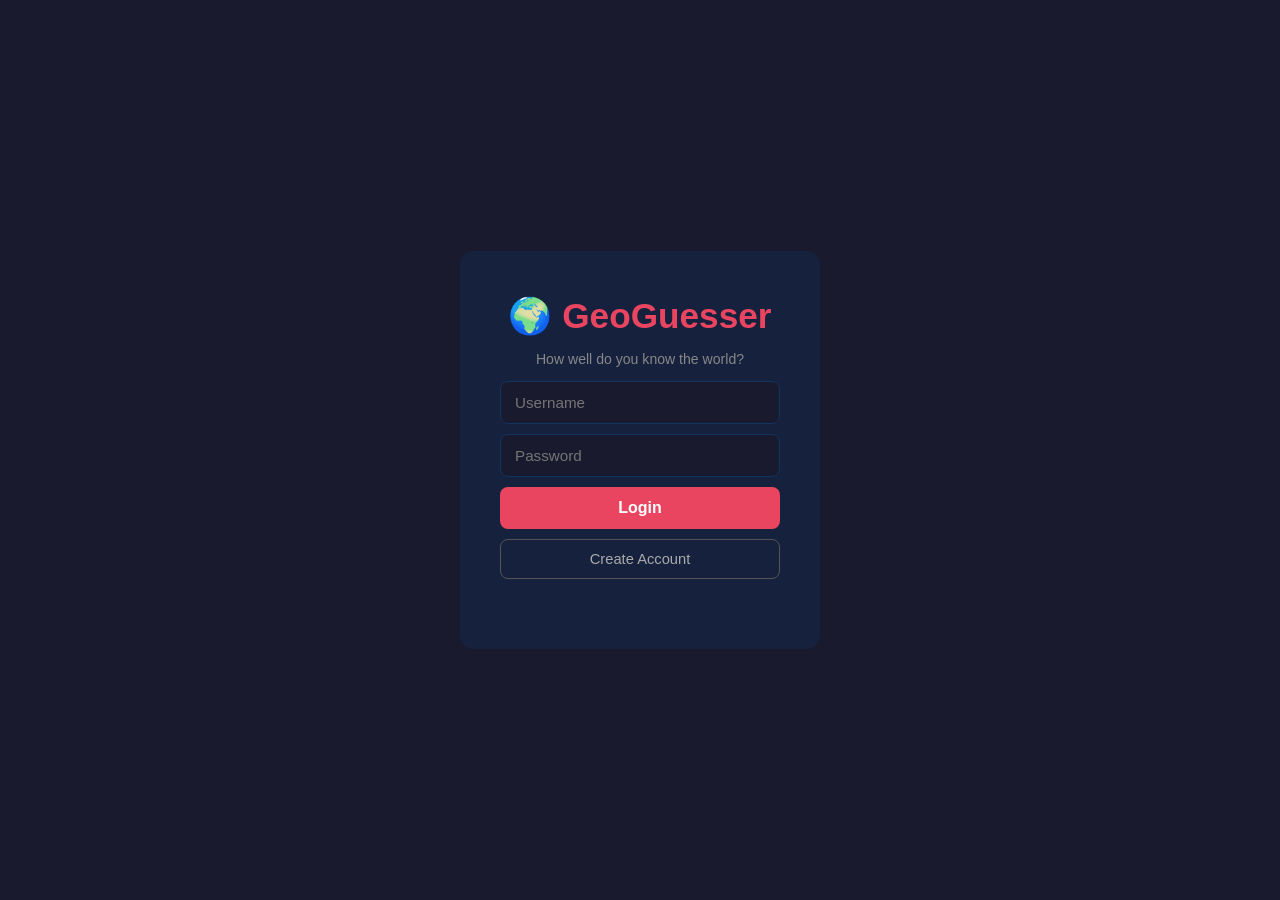
==== frontend/index.html @ fa70fa08 "Initial commit" ====
<!DOCTYPE html>
<html lang="en">
<head>
  <meta charset="UTF-8"/>
  <meta name="viewport" content="width=device-width, initial-scale=1.0"/>
  <title>GeoGuesser</title>

  <!-- Leaflet for the clickable world map -->
  <link rel="stylesheet" href="https://unpkg.com/leaflet@1.9.4/dist/leaflet.css"/>
  <script src="https://unpkg.com/leaflet@1.9.4/dist/leaflet.js"></script>

  <link rel="stylesheet" href="style.css"/>
</head>
<body>

<!-- ── AUTH SCREEN ─────────────────────────────────── -->
<div id="auth-screen" class="screen center">
  <div class="card">
    <h1>🌍 GeoGuesser</h1>
    <p class="sub">How well do you know the world?</p>

    <div id="login-form" class="form-section">
      <input id="l-user" type="text" placeholder="Username"/>
      <input id="l-pass" type="password" placeholder="Password"/>
      <button class="btn-primary" onclick="login()">Login</button>
      <button class="btn-ghost" onclick="showRegister()">Create Account</button>
      <p class="msg" id="l-msg"></p>
    </div>

    <div id="register-form" class="form-section" style="display:none">
      <input id="r-user" type="text" placeholder="Username"/>
      <input id="r-email" type="email" placeholder="Email"/>
      <input id="r-pass" type="password" placeholder="Password"/>
      <button class="btn-primary" onclick="register()">Register</button>
      <button class="btn-ghost" onclick="showLogin()">← Back to Login</button>
      <p class="msg" id="r-msg"></p>
    </div>
  </div>
</div>

<!-- ── GAME SCREEN ─────────────────────────────────── -->
<div id="game-screen" class="screen" style="display:none; flex-direction:column;">

  <nav>
    <span class="brand">🌍 GeoGuesser</span>
    <div class="nav-center">
      <span class="timer-badge">⏱ <span id="timer">0s</span></span>
      <span class="round-badge">Round <span id="round-num">1</span> / 5</span>
      <span class="score-badge">Score: <span id="running-score">0</span></span>
    </div>
    <div style="display:flex;gap:8px">
      <button class="btn-sm" onclick="showLeaderboard()">🏆</button>
      <button class="btn-sm" onclick="logout()">Logout</button>
    </div>
  </nav>

  <div class="game-body">

    <div class="image-panel">
      <div id="img-loader" class="loader-overlay">
        <div class="spinner"></div>
        <span>Loading location...</span>
      </div>
      <img id="location-img" src="" alt="Guess this location" style="display:none"/>

      <div id="result-ribbon" style="display:none">
        <span id="result-label"></span>
        &nbsp;·&nbsp;
        <b id="result-place"></b>
        &nbsp;·&nbsp;
        📏 <b id="result-dist"></b>
        &nbsp;·&nbsp;
        ⭐ <b id="result-score"></b>
      </div>
    </div>

    <div class="map-panel">
      <div id="world-map"></div>

      <div class="map-controls">
        <div id="pin-hint" class="hint-badge">📍 Click on the map to place your guess</div>
        <button class="btn-primary guess-btn" id="guess-btn" onclick="submitGuess()" disabled>
          Submit Guess
        </button>
        <button class="btn-ghost next-btn" id="next-btn" onclick="nextRound()" style="display:none">
          Next Location →
        </button>
      </div>
    </div>

  </div>

  <div id="final-overlay" style="display:none">
    <div class="final-card">
      <div class="final-emoji">🎉</div>
      <h2>Game Over!</h2>
      <div class="final-score"><span id="final-score-val">0</span> / 25,000</div>
      <div id="final-grade"></div>
      <button class="btn-primary" style="width:200px" onclick="startGame()">Play Again</button>
      <button class="btn-ghost" style="width:200px" onclick="showLeaderboard()">🏆 Leaderboard</button>
    </div>
  </div>
</div>

<!-- ── LEADERBOARD ──────────────────────────────────── -->
<div id="lb-screen" class="screen center" style="display:none">
  <div class="card" style="width:620px">
    <h2>🏆 Global Leaderboard</h2>
    <table id="lb-table">
      <thead><tr><th>#</th><th>Player</th><th>Total Score</th><th>Best</th><th>Games</th></tr></thead>
      <tbody id="lb-body"></tbody>
    </table>
    <button class="btn-ghost" style="margin-top:20px" onclick="showGame()">← Back</button>
  </div>
</div>

<script src="app.js"></script>
</body>
</html>
---- frontend/style.css ----
*, *::before, *::after { box-sizing: border-box; margin: 0; padding: 0; }

body {
  font-family: 'Segoe UI', sans-serif;
  background: #1a1a2e;
  color: #eee;
  height: 100vh;
  overflow: hidden;
}

/* ── SCREENS ── */
.screen { height: 100vh; }
.center  { display: flex; align-items: center; justify-content: center; }

/* ── AUTH CARD ── */
.card {
  background: #16213e;
  border-radius: 14px;
  padding: 44px 40px;
  width: 360px;
  display: flex;
  flex-direction: column;
  gap: 14px;
}
.card h1 { font-size: 2.2rem; color: #e94560; text-align: center; }
.card h2 { font-size: 1.5rem; text-align: center; margin-bottom: 4px; }
.sub     { color: #888; font-size: 0.88rem; text-align: center; }
.form-section { display: flex; flex-direction: column; gap: 10px; }

/* ── INPUTS ── */
input {
  width: 100%;
  padding: 12px 14px;
  background: #1a1a2e;
  border: 1.5px solid #0f3460;
  border-radius: 8px;
  color: #fff;
  font-size: 0.95rem;
  outline: none;
  transition: border-color .2s;
}
input:focus { border-color: #e94560; }

/* ── BUTTONS ── */
.btn-primary {
  padding: 12px;
  background: #e94560;
  color: #fff;
  border: none;
  border-radius: 8px;
  font-size: 1rem;
  font-weight: 600;
  cursor: pointer;
  transition: opacity .2s, transform .1s;
}
.btn-primary:hover { opacity: .88; }
.btn-primary:active { transform: scale(.98); }
.btn-primary:disabled { opacity: .45; cursor: not-allowed; }

.btn-ghost {
  padding: 11px;
  background: transparent;
  color: #aaa;
  border: 1.5px solid #555;
  border-radius: 8px;
  font-size: 0.92rem;
  cursor: pointer;
  transition: border-color .2s, color .2s;
}
.btn-ghost:hover { border-color: #fff; color: #fff; }

.btn-sm {
  padding: 7px 13px;
  background: #0f3460;
  color: #eee;
  border: none;
  border-radius: 6px;
  cursor: pointer;
  font-size: 0.82rem;
}
.btn-sm:hover { background: #1a4a8a; }

.msg { font-size: 0.83rem; text-align: center; min-height: 16px; }

/* ── NAV ── */
nav {
  display: flex;
  align-items: center;
  justify-content: space-between;
  padding: 10px 20px;
  background: #16213e;
  border-bottom: 1px solid #0f3460;
  flex-shrink: 0;
  height: 52px;
}
.brand { font-size: 1.2rem; color: #e94560; font-weight: bold; }
.nav-center { display: flex; gap: 16px; align-items: center; }
.timer-badge { background:#0f3460; padding:4px 12px; border-radius:20px; font-size:.85rem; color:#f5c518; }
.round-badge { background:#0f3460; padding:4px 12px; border-radius:20px; font-size:.85rem; color:#aaa; }
.score-badge { background:#0f3460; padding:4px 12px; border-radius:20px; font-size:.85rem; color:#4caf50; }

/* ── GAME BODY ── */
.game-body {
  display: flex;
  flex-direction: column;
  height: calc(100vh - 52px);
}

/* ── IMAGE PANEL ── */
.image-panel {
  position: relative;
  flex: 0 0 55%;
  background: #000;
  overflow: hidden;
}

#location-img {
  width: 100%;
  height: 100%;
  object-fit: cover;
}

.loader-overlay {
  position: absolute;
  inset: 0;
  display: flex;
  flex-direction: column;
  align-items: center;
  justify-content: center;
  gap: 14px;
  color: #666;
  font-size: 0.95rem;
  background: #111;
}

.spinner {
  width: 36px;
  height: 36px;
  border: 3px solid #333;
  border-top-color: #e94560;
  border-radius: 50%;
  animation: spin .8s linear infinite;
}

@keyframes spin {
  to { transform: rotate(360deg); }
}

/* Result ribbon */
#result-ribbon {
  position: absolute;
  bottom: 0;
  left: 0;
  right: 0;
  background: rgba(0,0,0,.82);
  padding: 12px 20px;
  font-size: 1rem;
  text-align: center;
  border-top: 2px solid #e94560;
}

#result-label {
  color: #f5c518;
  font-weight: bold;
  font-size: 1.1rem;
}

/* ── MAP PANEL ── */
.map-panel {
  position: relative;
  flex: 1;
}

#world-map {
  width: 100%;
  height: 100%;
  cursor: crosshair;
}

.map-controls {
  position: absolute;
  bottom: 16px;
  right: 16px;
  display: flex;
  flex-direction: column;
  align-items: flex-end;
  gap: 8px;
  z-index: 1000;
}

.hint-badge {
  background: rgba(22,33,62,.92);
  border: 1px solid #0f3460;
  padding: 7px 14px;
  border-radius: 20px;
  font-size: .82rem;
  color: #aaa;
  pointer-events: none;
}

.guess-btn { width: 160px; }
.next-btn  { width: 160px; }

/* ── FINAL OVERLAY ── */
#final-overlay {
  position: fixed;
  inset: 0;
  background: rgba(10,10,20,.88);
  display: flex;
  align-items: center;
  justify-content: center;
  z-index: 9999;
}

.final-card {
  background: #16213e;
  border-radius: 16px;
  padding: 48px 44px;
  text-align: center;
  display: flex;
  flex-direction: column;
  align-items: center;
  gap: 16px;
  border: 2px solid #e94560;
  min-width: 340px;
}

.final-emoji { font-size: 3.5rem; }
.final-card h2 { font-size: 1.8rem; }
.final-score { font-size: 2.8rem; font-weight: bold; color: #f5c518; }
#final-grade { color: #aaa; font-size: 1rem; }

/* ── LEADERBOARD ── */
table {
  width: 100%;
  border-collapse: collapse;
  margin-top: 10px;
}

th {
  background:#0f3460;
  padding:10px 12px;
  text-align:left;
  font-size:.82rem;
  color:#aaa;
  text-transform:uppercase;
  letter-spacing:.5px;
}

td {
  padding:10px 12px;
  border-bottom:1px solid #1a1a2e;
  font-size:.9rem;
}

tr:hover td {
  background:#1a2a50;
}
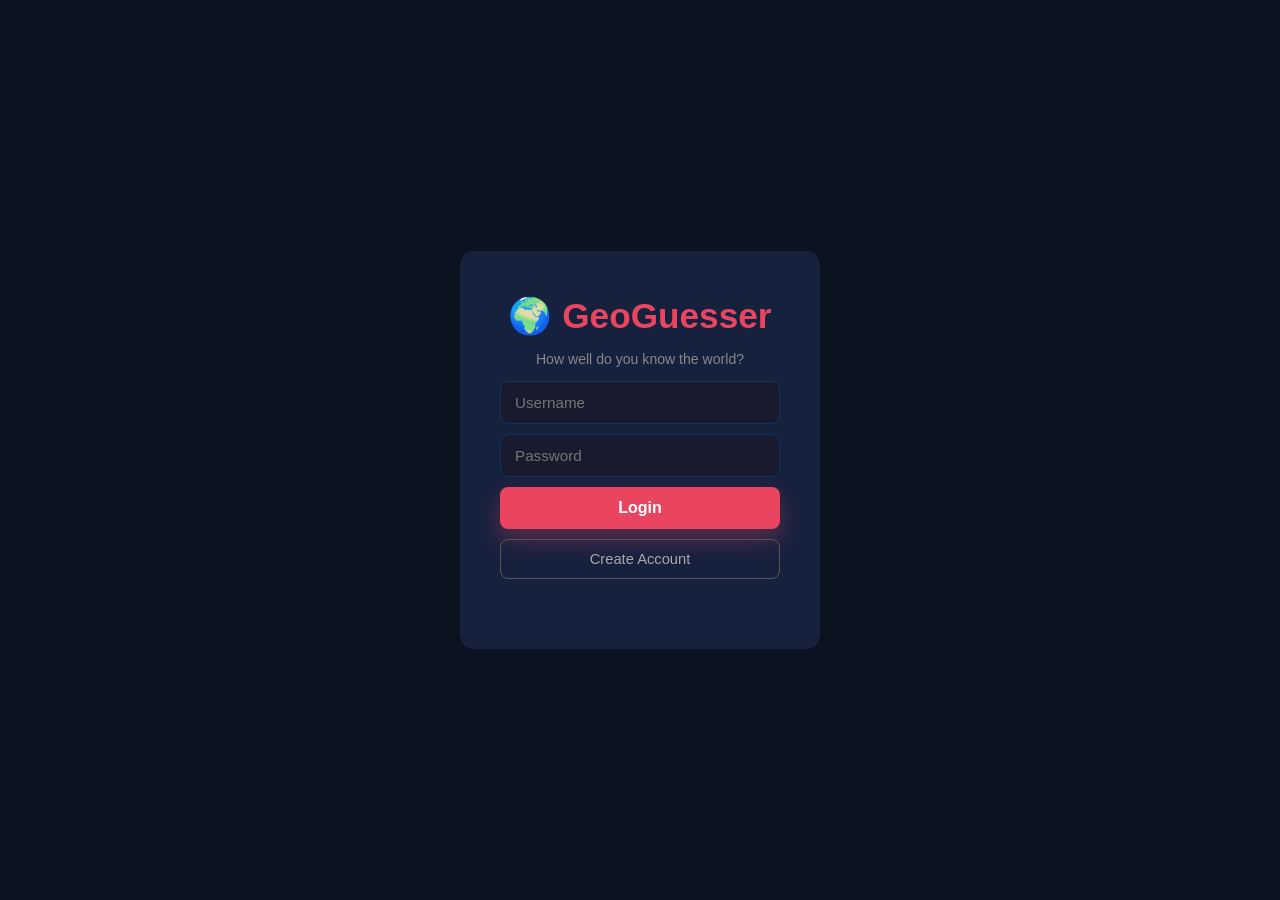
==== commit c9b61488: "Complete backend authentication, game flow, JWT, CORS, Mapbox integration and frontend gameplay impr" ====
--- a/frontend/index.html
+++ b/frontend/index.html
@@ -56,36 +56,49 @@
 
   <div class="game-body">
 
-    <div class="image-panel">
-      <div id="img-loader" class="loader-overlay">
-        <div class="spinner"></div>
-        <span>Loading location...</span>
-      </div>
-      <img id="location-img" src="" alt="Guess this location" style="display:none"/>
+    <div class="game-stage">
+        <div class="image-panel">
+            <div id="img-loader" class="loader-overlay">
+                <div class="spinner"></div>
+                <span>Loading location...</span>
+            </div>
+            <img id="location-img" src="" alt="Guess this location" style="display:none"/>
 
-      <div id="result-ribbon" style="display:none">
-        <span id="result-label"></span>
-        &nbsp;·&nbsp;
-        <b id="result-place"></b>
-        &nbsp;·&nbsp;
-        📏 <b id="result-dist"></b>
-        &nbsp;·&nbsp;
-        ⭐ <b id="result-score"></b>
-      </div>
+            <div id="result-ribbon" style="display:none">
+                <span id="result-label"></span>
+                &nbsp;·&nbsp;
+                <b id="result-place"></b>
+                &nbsp;·&nbsp;
+                📏 <b id="result-dist"></b>
+                &nbsp;·&nbsp;
+                ⭐ <b id="result-score"></b>
+            </div>
+
+            <!-- Floating Minimap -->
+            <div id="floating-map" class="floating-map">
+                <button id="expand-map-btn" class="expand-map-btn" aria-label="Expand Map">⤢</button>
+                <div id="world-map"></div>
+            </div>
+        </div>
+    </div><!-- end game-stage -->
+
+    <div id="map-modal" class="map-modal">
+        <div class="map-modal-content">
+            <button id="close-map-btn" class="close-map-btn">✕</button>
+            <div id="map-modal-overlay"></div>
+        </div>
     </div>
 
-    <div class="map-panel">
-      <div id="world-map"></div>
-
-      <div class="map-controls">
+    <div class="action-bar">
         <div id="pin-hint" class="hint-badge">📍 Click on the map to place your guess</div>
-        <button class="btn-primary guess-btn" id="guess-btn" onclick="submitGuess()" disabled>
-          Submit Guess
-        </button>
-        <button class="btn-ghost next-btn" id="next-btn" onclick="nextRound()" style="display:none">
-          Next Location →
-        </button>
-      </div>
+        <div class="action-buttons">
+            <button class="btn-primary guess-btn" id="guess-btn" onclick="submitGuess()" disabled>
+                Submit Guess
+            </button>
+            <button class="btn-ghost next-btn" id="next-btn" onclick="nextRound()" style="display:none">
+                Next Location →
+            </button>
+        </div>
     </div>
 
   </div>
--- a/frontend/style.css
+++ b/frontend/style.css
@@ -2,7 +2,7 @@
 
 body {
   font-family: 'Segoe UI', sans-serif;
-  background: #1a1a2e;
+  background: #0B1220;
   color: #eee;
   height: 100vh;
   overflow: hidden;
@@ -51,11 +51,12 @@
   font-size: 1rem;
   font-weight: 600;
   cursor: pointer;
-  transition: opacity .2s, transform .1s;
-}
-.btn-primary:hover { opacity: .88; }
+  box-shadow: 0 10px 25px rgba(233,69,96,.35);
+  transition: transform .15s, box-shadow .15s, opacity .2s;
+}
+.btn-primary:hover { transform: translateY(-2px); opacity: .92; }
 .btn-primary:active { transform: scale(.98); }
-.btn-primary:disabled { opacity: .45; cursor: not-allowed; }
+.btn-primary:disabled { opacity: .45; cursor: not-allowed; box-shadow: none; }
 
 .btn-ghost {
   padding: 11px;
@@ -87,37 +88,51 @@
   display: flex;
   align-items: center;
   justify-content: space-between;
-  padding: 10px 20px;
+  padding: 0 24px;
   background: #16213e;
   border-bottom: 1px solid #0f3460;
   flex-shrink: 0;
-  height: 52px;
-}
-.brand { font-size: 1.2rem; color: #e94560; font-weight: bold; }
+  height: 72px;
+}
+.brand { font-size: 1.3rem; color: #e94560; font-weight: bold; }
 .nav-center { display: flex; gap: 16px; align-items: center; }
-.timer-badge { background:#0f3460; padding:4px 12px; border-radius:20px; font-size:.85rem; color:#f5c518; }
-.round-badge { background:#0f3460; padding:4px 12px; border-radius:20px; font-size:.85rem; color:#aaa; }
-.score-badge { background:#0f3460; padding:4px 12px; border-radius:20px; font-size:.85rem; color:#4caf50; }
+.timer-badge { background:#0f3460; padding:6px 14px; border-radius:20px; font-size:.85rem; color:#f5c518; }
+.round-badge { background:#0f3460; padding:6px 14px; border-radius:20px; font-size:.85rem; color:#aaa; }
+.score-badge { background:#0f3460; padding:6px 14px; border-radius:20px; font-size:.85rem; color:#4caf50; }
 
 /* ── GAME BODY ── */
 .game-body {
-  display: flex;
-  flex-direction: column;
-  height: calc(100vh - 52px);
+    display: flex;
+    flex-direction: column;
+    flex: 1;
+    padding: 24px;
+    gap: 20px;
+    overflow: hidden;
+    height: calc(100vh - 72px);
+}
+
+.game-stage {
+    flex: 1;
+    display: flex;
+    min-height: 0;
 }
 
 /* ── IMAGE PANEL ── */
 .image-panel {
-  position: relative;
-  flex: 0 0 55%;
-  background: #000;
-  overflow: hidden;
+    position: relative;
+    flex: 1;
+    border-radius: 28px;
+    overflow: hidden;
+    background: #111827;
+    border: 1px solid rgba(255,255,255,.05);
+    box-shadow: 0 20px 60px rgba(0,0,0,.35);
 }
 
 #location-img {
-  width: 100%;
-  height: 100%;
-  object-fit: cover;
+    width: 100%;
+    height: 100%;
+    object-fit: cover;
+    display: block;
 }
 
 .loader-overlay {
@@ -157,6 +172,7 @@
   font-size: 1rem;
   text-align: center;
   border-top: 2px solid #e94560;
+  z-index: 600;
 }
 
 #result-label {
@@ -165,41 +181,162 @@
   font-size: 1.1rem;
 }
 
-/* ── MAP PANEL ── */
-.map-panel {
-  position: relative;
-  flex: 1;
+/* ── FLOATING MAP ── */
+.floating-map {
+    position: absolute;
+    right: 24px;
+    bottom: 24px;
+    width: 380px;
+    height: 250px;
+    border-radius: 18px;
+    overflow: hidden;
+    background: #111827;
+    border: 2px solid rgba(255,255,255,.08);
+    box-shadow: 0 20px 50px rgba(0,0,0,.45);
+    transition: transform .25s ease, box-shadow .25s ease;
+    z-index: 100;
+}
+
+.floating-map:hover {
+    transform: translateY(-6px) scale(1.02);
+    box-shadow: 0 30px 70px rgba(0,0,0,.55);
+}
+
+.floating-map #world-map {
+    width: 100%;
+    height: 100%;
 }
 
 #world-map {
-  width: 100%;
-  height: 100%;
-  cursor: crosshair;
-}
-
-.map-controls {
-  position: absolute;
-  bottom: 16px;
-  right: 16px;
-  display: flex;
-  flex-direction: column;
-  align-items: flex-end;
-  gap: 8px;
-  z-index: 1000;
+    width: 100%;
+    height: 100%;
+    cursor: crosshair;
+}
+
+/* ── EXPAND BUTTON ── */
+.expand-map-btn {
+    position: absolute;
+    top: 12px;
+    right: 12px;
+    width: 40px;
+    height: 40px;
+    border: none;
+    border-radius: 12px;
+    background: rgba(15,23,42,.85);
+    color: white;
+    font-size: 18px;
+    cursor: pointer;
+    z-index: 600;
+    transition: .2s;
+}
+
+.expand-map-btn:hover {
+    background: #2563EB;
+    transform: scale(1.08);
+}
+
+/* ── MAP MODAL ── */
+.map-modal {
+    position: fixed;
+    inset: 0;
+    display: none;
+    justify-content: center;
+    align-items: center;
+    background: rgba(0,0,0,.72);
+    backdrop-filter: blur(10px);
+    z-index: 9999;
+}
+
+.map-modal.active {
+    display: flex;
+}
+
+.map-modal-content {
+    position: relative;
+    width: min(92vw,1400px);
+    height: min(88vh,850px);
+    border-radius: 26px;
+    overflow: hidden;
+    background: #111827;
+    box-shadow: 0 40px 120px rgba(0,0,0,.65);
+}
+
+.close-map-btn {
+    position: absolute;
+    top: 18px;
+    right: 18px;
+    width: 48px;
+    height: 48px;
+    border: none;
+    border-radius: 50%;
+    background: #1F2937;
+    color: white;
+    cursor: pointer;
+    font-size: 22px;
+    z-index: 999;
+    transition: .2s;
+}
+
+.close-map-btn:hover {
+    background: #EF4444;
+}
+
+#map-modal-overlay {
+    width: 100%;
+    height: 100%;
+}
+
+/* ── ACTION BAR ── */
+.action-bar {
+    display: flex;
+    justify-content: space-between;
+    align-items: center;
+    gap: 20px;
+}
+
+.action-buttons {
+    display: flex;
+    gap: 12px;
 }
 
 .hint-badge {
-  background: rgba(22,33,62,.92);
-  border: 1px solid #0f3460;
-  padding: 7px 14px;
-  border-radius: 20px;
-  font-size: .82rem;
-  color: #aaa;
-  pointer-events: none;
-}
-
-.guess-btn { width: 160px; }
-.next-btn  { width: 160px; }
+    background: #16213e;
+    border: 1px solid rgba(255,255,255,.08);
+    color: #c9c9c9;
+    padding: 10px 18px;
+    border-radius: 999px;
+    font-size: .9rem;
+}
+
+.guess-btn,
+.next-btn {
+    width: 180px;
+}
+
+/* ── RESPONSIVE ── */
+@media(max-width: 900px) {
+    .floating-map {
+        position: relative;
+        width: 100%;
+        height: 220px;
+        right: auto;
+        bottom: auto;
+        margin-top: 20px;
+    }
+
+    .action-bar {
+        flex-direction: column;
+    }
+
+    .action-buttons {
+        width: 100%;
+    }
+
+    .guess-btn,
+    .next-btn {
+        flex: 1;
+    }
+}
 
 /* ── FINAL OVERLAY ── */
 #final-overlay {
@@ -255,4 +392,46 @@
 
 tr:hover td {
   background:#1a2a50;
+}
+
+/* ===========================
+   PREMIUM MAP MARKERS
+=========================== */
+
+.guess-marker {
+    width: 22px;
+    height: 22px;
+    background: #2563EB;
+    border: 3px solid white;
+    border-radius: 50%;
+    box-shadow: 0 0 0 8px rgba(37,99,235,.18), 0 8px 20px rgba(0,0,0,.35);
+    animation: pulseGuess 1.8s infinite;
+}
+
+.actual-marker {
+    width: 22px;
+    height: 22px;
+    background: #22C55E;
+    border: 3px solid white;
+    border-radius: 50%;
+    box-shadow: 0 0 0 8px rgba(34,197,94,.18), 0 8px 20px rgba(0,0,0,.35);
+    animation: pulseActual 1.8s infinite;
+}
+
+@keyframes pulseGuess {
+    0% {
+        box-shadow: 0 0 0 0 rgba(37,99,235,.45), 0 6px 18px rgba(0,0,0,.45);
+    }
+    100% {
+        box-shadow: 0 0 0 16px rgba(37,99,235,0), 0 6px 18px rgba(0,0,0,.45);
+    }
+}
+
+@keyframes pulseActual {
+    0% {
+        box-shadow: 0 0 0 0 rgba(34,197,94,.45), 0 6px 18px rgba(0,0,0,.45);
+    }
+    100% {
+        box-shadow: 0 0 0 16px rgba(34,197,94,0), 0 6px 18px rgba(0,0,0,.45);
+    }
 }
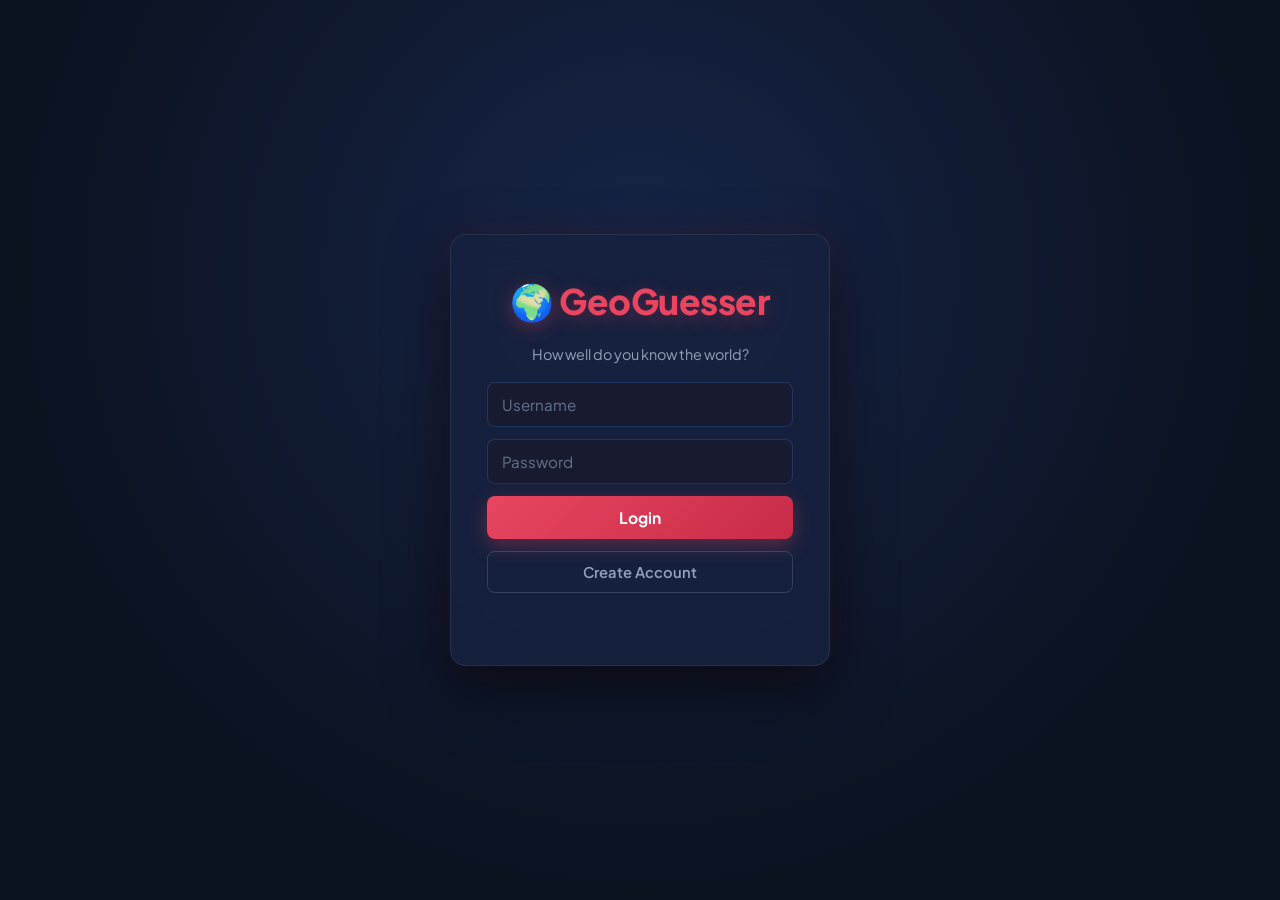
==== commit f959249f: "Prepare GeoGuesser for deployment" ====
--- a/frontend/index.html
+++ b/frontend/index.html
@@ -8,6 +8,11 @@
   <!-- Leaflet for the clickable world map -->
   <link rel="stylesheet" href="https://unpkg.com/leaflet@1.9.4/dist/leaflet.css"/>
   <script src="https://unpkg.com/leaflet@1.9.4/dist/leaflet.js"></script>
+
+  <!-- Google Fonts: Plus Jakarta Sans -->
+  <link rel="preconnect" href="https://fonts.googleapis.com">
+  <link rel="preconnect" href="https://fonts.gstatic.com" crossorigin>
+  <link href="https://fonts.googleapis.com/css2?family=Plus+Jakarta+Sans:wght@400;500;600;700;800&display=swap" rel="stylesheet">
 
   <link rel="stylesheet" href="style.css"/>
 </head>
@@ -20,17 +25,17 @@
     <p class="sub">How well do you know the world?</p>
 
     <div id="login-form" class="form-section">
-      <input id="l-user" type="text" placeholder="Username"/>
-      <input id="l-pass" type="password" placeholder="Password"/>
+      <input id="l-user" type="text" placeholder="Username" autocomplete="username"/>
+      <input id="l-pass" type="password" placeholder="Password" autocomplete="current-password"/>
       <button class="btn-primary" onclick="login()">Login</button>
       <button class="btn-ghost" onclick="showRegister()">Create Account</button>
       <p class="msg" id="l-msg"></p>
     </div>
 
     <div id="register-form" class="form-section" style="display:none">
-      <input id="r-user" type="text" placeholder="Username"/>
-      <input id="r-email" type="email" placeholder="Email"/>
-      <input id="r-pass" type="password" placeholder="Password"/>
+      <input id="r-user" type="text" placeholder="Username" autocomplete="username"/>
+      <input id="r-email" type="email" placeholder="Email" autocomplete="email"/>
+      <input id="r-pass" type="password" placeholder="Password" autocomplete="new-password"/>
       <button class="btn-primary" onclick="register()">Register</button>
       <button class="btn-ghost" onclick="showLogin()">← Back to Login</button>
       <p class="msg" id="r-msg"></p>
@@ -48,9 +53,10 @@
       <span class="round-badge">Round <span id="round-num">1</span> / 5</span>
       <span class="score-badge">Score: <span id="running-score">0</span></span>
     </div>
-    <div style="display:flex;gap:8px">
-      <button class="btn-sm" onclick="showLeaderboard()">🏆</button>
-      <button class="btn-sm" onclick="logout()">Logout</button>
+    <div class="nav-actions">
+      <button class="btn-sm" onclick="showHistory()">📜 History</button>
+      <button class="btn-sm" onclick="showLeaderboard()">🏆 Leaderboard</button>
+      <button class="btn-sm btn-logout" onclick="logout()">Logout</button>
     </div>
   </nav>
 
@@ -66,28 +72,27 @@
 
             <div id="result-ribbon" style="display:none">
                 <span id="result-label"></span>
-                &nbsp;·&nbsp;
+                <span class="ribbon-sep">·</span>
                 <b id="result-place"></b>
-                &nbsp;·&nbsp;
-                📏 <b id="result-dist"></b>
-                &nbsp;·&nbsp;
-                ⭐ <b id="result-score"></b>
+                <span class="ribbon-sep">·</span>
+                <span class="ribbon-dist">📏 <b id="result-dist"></b></span>
+                <span class="ribbon-sep">·</span>
+                <span class="ribbon-score">⭐ <b id="result-score"></b></span>
             </div>
 
             <!-- Floating Minimap -->
-            <div id="floating-map" class="floating-map">
-                <button id="expand-map-btn" class="expand-map-btn" aria-label="Expand Map">⤢</button>
+            <div id="floating-map" class="floating-map" aria-label="World Minimap">
+                <div class="map-toolbar">
+                    <span class="map-title"><span class="map-icon">🗺️</span> World Map</span>
+                    <button type="button" id="map-expand-btn" class="map-toggle-btn" title="Toggle map size" aria-label="Toggle map size">
+                        <svg class="icon-expand" viewBox="0 0 24 24" width="14" height="14" fill="none" stroke="currentColor" stroke-width="2.5"><polyline points="15 3 21 3 21 9"></polyline><polyline points="9 21 3 21 3 15"></polyline><line x1="21" y1="3" x2="14" y2="10"></line><line x1="3" y1="21" x2="10" y2="14"></line></svg>
+                        <svg class="icon-collapse" viewBox="0 0 24 24" width="14" height="14" fill="none" stroke="currentColor" stroke-width="2.5"><polyline points="4 14 10 14 10 20"></polyline><polyline points="20 10 14 10 14 4"></polyline><line x1="14" y1="10" x2="21" y2="3"></line><line x1="10" y1="14" x2="3" y2="21"></line></svg>
+                    </button>
+                </div>
                 <div id="world-map"></div>
             </div>
         </div>
     </div><!-- end game-stage -->
-
-    <div id="map-modal" class="map-modal">
-        <div class="map-modal-content">
-            <button id="close-map-btn" class="close-map-btn">✕</button>
-            <div id="map-modal-overlay"></div>
-        </div>
-    </div>
 
     <div class="action-bar">
         <div id="pin-hint" class="hint-badge">📍 Click on the map to place your guess</div>
@@ -127,6 +132,48 @@
   </div>
 </div>
 
+<!-- ── GAME HISTORY ─────────────────────────────────── -->
+<div id="history-screen" class="screen center" style="display:none">
+  <div class="card history-card">
+
+    <div class="history-header">
+      <div>
+        <h2>📜 Game History</h2>
+        <p class="sub">Your last 10 games</p>
+      </div>
+    </div>
+
+    <div class="history-table-wrapper">
+      <table id="history-table">
+        <thead>
+          <tr>
+            <th>#</th>
+            <th>Location</th>
+            <th>Score</th>
+            <th>Distance</th>
+            <th>Time</th>
+            <th>Played At</th>
+          </tr>
+        </thead>
+
+        <tbody id="history-body">
+          <tr>
+            <td colspan="6" style="text-align:center;">
+              Loading...
+            </td>
+          </tr>
+        </tbody>
+      </table>
+    </div>
+
+    <button class="btn-ghost" style="margin-top:20px" onclick="showGame()">
+      ← Back to Game
+    </button>
+
+  </div>
+</div>
+
+<script src="config.js"></script>
 <script src="app.js"></script>
 </body>
 </html>
--- a/frontend/style.css
+++ b/frontend/style.css
@@ -1,87 +1,238 @@
-*, *::before, *::after { box-sizing: border-box; margin: 0; padding: 0; }
+:root {
+  --bg-page: #0B1220;
+  --bg-card: #16213e;
+  --bg-card-glass: rgba(22, 33, 62, 0.88);
+  --bg-nav: rgba(17, 24, 39, 0.95);
+  --bg-input: rgba(26, 26, 46, 0.85);
+
+  --accent-crimson: #e94560;
+  --accent-crimson-hover: #ff5277;
+  --accent-crimson-glow: rgba(233, 69, 96, 0.35);
+
+  --accent-blue: #3b82f6;
+  --accent-blue-glow: rgba(59, 130, 246, 0.3);
+  --accent-gold: #f5c518;
+  --accent-green: #22c55e;
+  --accent-green-glow: rgba(34, 197, 94, 0.35);
+
+  --text-primary: #f8fafc;
+  --text-secondary: #94a3b8;
+  --text-muted: #64748b;
+
+  --border-subtle: rgba(255, 255, 255, 0.08);
+  --border-focus: rgba(233, 69, 96, 0.6);
+  --border-blue: rgba(59, 130, 246, 0.3);
+
+  --font-main: 'Plus Jakarta Sans', 'Segoe UI', -apple-system, BlinkMacSystemFont, sans-serif;
+  --radius-sm: 8px;
+  --radius-md: 12px;
+  --radius-lg: 16px;
+  --radius-pill: 999px;
+  --shadow-lg: 0 16px 40px rgba(0, 0, 0, 0.45);
+}
+
+*, *::before, *::after {
+  box-sizing: border-box;
+  margin: 0;
+  padding: 0;
+}
 
 body {
-  font-family: 'Segoe UI', sans-serif;
-  background: #0B1220;
-  color: #eee;
+  font-family: var(--font-main);
+  background: var(--bg-page);
+  color: var(--text-primary);
   height: 100vh;
   overflow: hidden;
+  line-height: 1.5;
+  -webkit-font-smoothing: antialiased;
+}
+
+/* Custom Scrollbar */
+::-webkit-scrollbar {
+  width: 8px;
+  height: 8px;
+}
+::-webkit-scrollbar-track {
+  background: rgba(11, 18, 32, 0.6);
+}
+::-webkit-scrollbar-thumb {
+  background: rgba(59, 130, 246, 0.3);
+  border-radius: 4px;
+}
+::-webkit-scrollbar-thumb:hover {
+  background: rgba(59, 130, 246, 0.6);
 }
 
 /* ── SCREENS ── */
-.screen { height: 100vh; }
-.center  { display: flex; align-items: center; justify-content: center; }
+.screen {
+  height: 100vh;
+  width: 100%;
+}
+.center {
+  display: flex;
+  align-items: center;
+  justify-content: center;
+  background: radial-gradient(circle at 50% 30%, #162447 0%, #0B1220 70%);
+}
 
 /* ── AUTH CARD ── */
 .card {
-  background: #16213e;
-  border-radius: 14px;
-  padding: 44px 40px;
-  width: 360px;
+  background: var(--bg-card-glass);
+  backdrop-filter: blur(16px);
+  -webkit-backdrop-filter: blur(16px);
+  border: 1px solid var(--border-subtle);
+  border-radius: var(--radius-lg);
+  padding: 40px 36px;
+  width: 380px;
+  max-width: 92vw;
   display: flex;
   flex-direction: column;
-  gap: 14px;
-}
-.card h1 { font-size: 2.2rem; color: #e94560; text-align: center; }
-.card h2 { font-size: 1.5rem; text-align: center; margin-bottom: 4px; }
-.sub     { color: #888; font-size: 0.88rem; text-align: center; }
-.form-section { display: flex; flex-direction: column; gap: 10px; }
+  gap: 16px;
+  box-shadow:
+    0 24px 60px rgba(0, 0, 0, 0.6),
+    0 0 40px rgba(233, 69, 96, 0.1);
+  animation: cardFadeIn 0.4s ease-out;
+}
+
+@keyframes cardFadeIn {
+  from { opacity: 0; transform: translateY(12px); }
+  to { opacity: 1; transform: translateY(0); }
+}
+
+.card h1 {
+  font-size: 2.2rem;
+  font-weight: 800;
+  color: var(--accent-crimson);
+  text-align: center;
+  letter-spacing: -0.5px;
+  text-shadow: 0 4px 20px var(--accent-crimson-glow);
+}
+.card h2 {
+  font-size: 1.5rem;
+  font-weight: 700;
+  text-align: center;
+  color: var(--text-primary);
+  margin-bottom: 2px;
+}
+.sub {
+  color: var(--text-secondary);
+  font-size: 0.9rem;
+  text-align: center;
+}
+.form-section {
+  display: flex;
+  flex-direction: column;
+  gap: 12px;
+}
 
 /* ── INPUTS ── */
 input {
   width: 100%;
   padding: 12px 14px;
-  background: #1a1a2e;
-  border: 1.5px solid #0f3460;
-  border-radius: 8px;
+  background: var(--bg-input);
+  border: 1.5px solid rgba(59, 130, 246, 0.25);
+  border-radius: var(--radius-sm);
   color: #fff;
+  font-family: inherit;
   font-size: 0.95rem;
   outline: none;
-  transition: border-color .2s;
-}
-input:focus { border-color: #e94560; }
+  transition: all 0.2s ease;
+}
+input::placeholder {
+  color: var(--text-muted);
+}
+input:focus {
+  border-color: var(--accent-crimson);
+  box-shadow: 0 0 0 3px rgba(233, 69, 96, 0.25);
+  background: rgba(26, 26, 46, 0.95);
+}
 
 /* ── BUTTONS ── */
 .btn-primary {
-  padding: 12px;
-  background: #e94560;
+  padding: 12px 16px;
+  background: linear-gradient(135deg, var(--accent-crimson) 0%, #c72c48 100%);
   color: #fff;
   border: none;
-  border-radius: 8px;
-  font-size: 1rem;
+  border-radius: var(--radius-sm);
+  font-family: inherit;
+  font-size: 0.98rem;
+  font-weight: 700;
+  cursor: pointer;
+  box-shadow: 0 6px 20px var(--accent-crimson-glow);
+  transition: all 0.2s cubic-bezier(0.16, 1, 0.3, 1);
+  display: inline-flex;
+  align-items: center;
+  justify-content: center;
+}
+.btn-primary:hover:not(:disabled) {
+  transform: translateY(-2px);
+  background: linear-gradient(135deg, var(--accent-crimson-hover) 0%, var(--accent-crimson) 100%);
+  box-shadow: 0 8px 24px rgba(233, 69, 96, 0.5);
+}
+.btn-primary:active:not(:disabled) {
+  transform: translateY(0) scale(0.98);
+}
+.btn-primary:disabled {
+  opacity: 0.45;
+  cursor: not-allowed;
+  box-shadow: none;
+  transform: none;
+}
+
+.btn-ghost {
+  padding: 11px 16px;
+  background: transparent;
+  color: var(--text-secondary);
+  border: 1.5px solid rgba(255, 255, 255, 0.15);
+  border-radius: var(--radius-sm);
+  font-family: inherit;
+  font-size: 0.92rem;
   font-weight: 600;
   cursor: pointer;
-  box-shadow: 0 10px 25px rgba(233,69,96,.35);
-  transition: transform .15s, box-shadow .15s, opacity .2s;
-}
-.btn-primary:hover { transform: translateY(-2px); opacity: .92; }
-.btn-primary:active { transform: scale(.98); }
-.btn-primary:disabled { opacity: .45; cursor: not-allowed; box-shadow: none; }
-
-.btn-ghost {
-  padding: 11px;
-  background: transparent;
-  color: #aaa;
-  border: 1.5px solid #555;
-  border-radius: 8px;
-  font-size: 0.92rem;
+  transition: all 0.2s ease;
+  display: inline-flex;
+  align-items: center;
+  justify-content: center;
+}
+.btn-ghost:hover {
+  border-color: rgba(255, 255, 255, 0.4);
+  color: #fff;
+  background: rgba(255, 255, 255, 0.05);
+}
+
+.btn-sm {
+  padding: 8px 14px;
+  background: rgba(255, 255, 255, 0.06);
+  color: var(--text-secondary);
+  border: 1px solid var(--border-subtle);
+  border-radius: var(--radius-sm);
+  font-family: inherit;
+  font-size: 0.82rem;
+  font-weight: 600;
   cursor: pointer;
-  transition: border-color .2s, color .2s;
-}
-.btn-ghost:hover { border-color: #fff; color: #fff; }
-
-.btn-sm {
-  padding: 7px 13px;
-  background: #0f3460;
-  color: #eee;
-  border: none;
-  border-radius: 6px;
-  cursor: pointer;
-  font-size: 0.82rem;
-}
-.btn-sm:hover { background: #1a4a8a; }
-
-.msg { font-size: 0.83rem; text-align: center; min-height: 16px; }
+  transition: all 0.2s ease;
+  display: inline-flex;
+  align-items: center;
+  gap: 5px;
+}
+.btn-sm:hover {
+  background: rgba(255, 255, 255, 0.12);
+  color: #fff;
+  border-color: rgba(255, 255, 255, 0.2);
+  transform: translateY(-1px);
+}
+.btn-logout:hover {
+  background: rgba(233, 69, 96, 0.15);
+  border-color: rgba(233, 69, 96, 0.4);
+  color: #ff758f;
+}
+
+.msg {
+  font-size: 0.85rem;
+  text-align: center;
+  min-height: 20px;
+  font-weight: 500;
+}
 
 /* ── NAV ── */
 nav {
@@ -89,50 +240,96 @@
   align-items: center;
   justify-content: space-between;
   padding: 0 24px;
-  background: #16213e;
-  border-bottom: 1px solid #0f3460;
+  background: var(--bg-nav);
+  backdrop-filter: blur(12px);
+  -webkit-backdrop-filter: blur(12px);
+  border-bottom: 1px solid var(--border-subtle);
   flex-shrink: 0;
-  height: 72px;
-}
-.brand { font-size: 1.3rem; color: #e94560; font-weight: bold; }
-.nav-center { display: flex; gap: 16px; align-items: center; }
-.timer-badge { background:#0f3460; padding:6px 14px; border-radius:20px; font-size:.85rem; color:#f5c518; }
-.round-badge { background:#0f3460; padding:6px 14px; border-radius:20px; font-size:.85rem; color:#aaa; }
-.score-badge { background:#0f3460; padding:6px 14px; border-radius:20px; font-size:.85rem; color:#4caf50; }
+  height: 64px;
+  z-index: 100;
+}
+.brand {
+  font-size: 1.35rem;
+  color: var(--accent-crimson);
+  font-weight: 800;
+  letter-spacing: -0.3px;
+  display: flex;
+  align-items: center;
+  gap: 6px;
+}
+.nav-center {
+  display: flex;
+  gap: 12px;
+  align-items: center;
+}
+.timer-badge,
+.round-badge,
+.score-badge {
+  display: inline-flex;
+  align-items: center;
+  gap: 5px;
+  padding: 6px 14px;
+  border-radius: var(--radius-pill);
+  font-size: 0.86rem;
+  font-weight: 600;
+  letter-spacing: 0.2px;
+}
+.timer-badge {
+  background: rgba(245, 197, 24, 0.12);
+  border: 1px solid rgba(245, 197, 24, 0.35);
+  color: var(--accent-gold);
+}
+.round-badge {
+  background: rgba(59, 130, 246, 0.12);
+  border: 1px solid rgba(59, 130, 246, 0.35);
+  color: #93c5fd;
+}
+.score-badge {
+  background: rgba(34, 197, 94, 0.12);
+  border: 1px solid rgba(34, 197, 94, 0.35);
+  color: #4ade80;
+}
+
+.nav-actions {
+  display: flex;
+  gap: 8px;
+  align-items: center;
+}
 
 /* ── GAME BODY ── */
 .game-body {
-    display: flex;
-    flex-direction: column;
-    flex: 1;
-    padding: 24px;
-    gap: 20px;
-    overflow: hidden;
-    height: calc(100vh - 72px);
+  display: flex;
+  flex-direction: column;
+  flex: 1;
+  padding: 16px 20px;
+  gap: 14px;
+  overflow: hidden;
+  height: calc(100vh - 64px);
 }
 
 .game-stage {
-    flex: 1;
-    display: flex;
-    min-height: 0;
+  flex: 1;
+  display: flex;
+  min-height: 0;
+  position: relative;
 }
 
 /* ── IMAGE PANEL ── */
 .image-panel {
-    position: relative;
-    flex: 1;
-    border-radius: 28px;
-    overflow: hidden;
-    background: #111827;
-    border: 1px solid rgba(255,255,255,.05);
-    box-shadow: 0 20px 60px rgba(0,0,0,.35);
+  position: relative;
+  flex: 1;
+  border-radius: var(--radius-lg);
+  overflow: hidden;
+  background: #0d131f;
+  border: 1px solid rgba(255, 255, 255, 0.08);
+  box-shadow: 0 16px 48px rgba(0, 0, 0, 0.45);
 }
 
 #location-img {
-    width: 100%;
-    height: 100%;
-    object-fit: cover;
-    display: block;
+  width: 100%;
+  height: 100%;
+  object-fit: cover;
+  display: block;
 }
 
 .loader-overlay {
@@ -143,295 +340,647 @@
   align-items: center;
   justify-content: center;
   gap: 14px;
-  color: #666;
+  color: var(--text-secondary);
   font-size: 0.95rem;
-  background: #111;
+  font-weight: 500;
+  background: #0d131f;
+  z-index: 10;
 }
 
 .spinner {
-  width: 36px;
-  height: 36px;
-  border: 3px solid #333;
-  border-top-color: #e94560;
+  width: 40px;
+  height: 40px;
+  border: 3.5px solid rgba(255, 255, 255, 0.1);
+  border-top-color: var(--accent-crimson);
   border-radius: 50%;
-  animation: spin .8s linear infinite;
+  animation: spin 0.8s linear infinite;
 }
 
 @keyframes spin {
   to { transform: rotate(360deg); }
 }
 
-/* Result ribbon */
+/* ── RESULT RIBBON ── */
 #result-ribbon {
   position: absolute;
-  bottom: 0;
+  top: 18px;
+  left: 50%;
+  transform: translateX(-50%);
+  background: rgba(11, 18, 32, 0.92);
+  backdrop-filter: blur(14px);
+  -webkit-backdrop-filter: blur(14px);
+  border: 1px solid rgba(255, 255, 255, 0.15);
+  border-radius: var(--radius-pill);
+  padding: 8px 22px;
+  font-size: 0.95rem;
+  text-align: center;
+  z-index: 600;
+  box-shadow:
+    0 12px 32px rgba(0, 0, 0, 0.6),
+    0 0 24px rgba(59, 130, 246, 0.2);
+  display: flex;
+  align-items: center;
+  justify-content: center;
+  gap: 10px;
+  white-space: nowrap;
+  animation: slideDownRibbon 0.35s cubic-bezier(0.16, 1, 0.3, 1);
+}
+
+@keyframes slideDownRibbon {
+  from { opacity: 0; transform: translate(-50%, -16px); }
+  to { opacity: 1; transform: translate(-50%, 0); }
+}
+
+.ribbon-sep {
+  color: rgba(255, 255, 255, 0.3);
+  font-weight: 700;
+}
+
+#result-label {
+  padding: 3px 10px;
+  border-radius: var(--radius-pill);
+  font-size: 0.78rem;
+  font-weight: 800;
+  letter-spacing: 0.5px;
+  text-transform: uppercase;
+}
+
+.badge-perfect {
+  background: rgba(34, 197, 94, 0.25);
+  border: 1px solid rgba(34, 197, 94, 0.6);
+  color: #4ade80;
+  box-shadow: 0 0 14px rgba(34, 197, 94, 0.4);
+}
+
+.badge-excellent {
+  background: rgba(59, 130, 246, 0.25);
+  border: 1px solid rgba(59, 130, 246, 0.6);
+  color: #60a5fa;
+  box-shadow: 0 0 14px rgba(59, 130, 246, 0.4);
+}
+
+.badge-good {
+  background: rgba(245, 197, 24, 0.25);
+  border: 1px solid rgba(245, 197, 24, 0.6);
+  color: #fde047;
+  box-shadow: 0 0 14px rgba(245, 197, 24, 0.4);
+}
+
+.badge-average {
+  background: rgba(239, 68, 68, 0.25);
+  border: 1px solid rgba(239, 68, 68, 0.6);
+  color: #f87171;
+  box-shadow: 0 0 14px rgba(239, 68, 68, 0.4);
+}
+
+#result-place {
+  color: var(--text-primary);
+  font-weight: 700;
+}
+
+.ribbon-dist {
+  color: #93c5fd;
+  font-weight: 600;
+}
+
+.ribbon-score {
+  color: #fde047;
+  font-weight: 700;
+}
+
+/* ── FLOATING MINIMAP ── */
+.floating-map {
+  position: absolute;
+  right: 20px;
+  bottom: 20px;
+  width: 360px;
+  height: 230px;
+  border-radius: var(--radius-md);
+  overflow: hidden;
+  background: rgba(11, 18, 32, 0.94);
+  backdrop-filter: blur(12px);
+  -webkit-backdrop-filter: blur(12px);
+  border: 1.5px solid rgba(59, 130, 246, 0.35);
+  box-shadow:
+    0 0 0 1px rgba(15, 52, 96, 0.6),
+    0 10px 32px rgba(0, 0, 0, 0.55),
+    0 0 36px rgba(59, 130, 246, 0.12);
+  transition:
+    width 0.32s cubic-bezier(0.2, 0.8, 0.2, 1),
+    height 0.32s cubic-bezier(0.2, 0.8, 0.2, 1),
+    box-shadow 0.32s ease,
+    border-color 0.32s ease;
+  z-index: 500;
+  display: flex;
+  flex-direction: column;
+}
+
+.floating-map.hovered,
+.floating-map.expanded {
+  width: min(700px, 85vw);
+  height: min(500px, 70vh);
+  border-color: rgba(59, 130, 246, 0.65);
+  box-shadow:
+    0 0 0 1px rgba(59, 130, 246, 0.5),
+    0 16px 52px rgba(0, 0, 0, 0.7),
+    0 0 64px rgba(59, 130, 246, 0.22);
+}
+
+.map-toolbar {
+  position: absolute;
+  top: 0;
   left: 0;
   right: 0;
-  background: rgba(0,0,0,.82);
-  padding: 12px 20px;
-  font-size: 1rem;
+  height: 32px;
+  padding: 0 10px;
+  background: rgba(11, 18, 32, 0.9);
+  backdrop-filter: blur(8px);
+  -webkit-backdrop-filter: blur(8px);
+  border-bottom: 1px solid rgba(59, 130, 246, 0.2);
+  display: flex;
+  align-items: center;
+  justify-content: space-between;
+  z-index: 1000;
+  user-select: none;
+  pointer-events: auto;
+}
+
+.map-title {
+  display: flex;
+  align-items: center;
+  gap: 6px;
+  font-size: 0.72rem;
+  font-weight: 700;
+  letter-spacing: 0.8px;
+  color: rgba(220, 230, 245, 0.9);
+  text-transform: uppercase;
+}
+
+.map-toggle-btn {
+  width: 24px;
+  height: 24px;
+  display: inline-flex;
+  align-items: center;
+  justify-content: center;
+  background: rgba(255, 255, 255, 0.08);
+  border: 1px solid rgba(255, 255, 255, 0.15);
+  border-radius: 6px;
+  color: #cbd5e1;
+  cursor: pointer;
+  transition: all 0.18s ease;
+  padding: 0;
+}
+.map-toggle-btn:hover {
+  background: rgba(59, 130, 246, 0.3);
+  border-color: rgba(59, 130, 246, 0.6);
+  color: #fff;
+  transform: scale(1.08);
+}
+
+.floating-map .icon-collapse {
+  display: none;
+}
+.floating-map.hovered .icon-collapse,
+.floating-map.expanded .icon-collapse {
+  display: block;
+}
+.floating-map.hovered .icon-expand,
+.floating-map.expanded .icon-expand {
+  display: none;
+}
+
+.floating-map #world-map {
+  width: 100%;
+  height: 100%;
+  cursor: crosshair;
+}
+
+/* Offset Leaflet zoom controls slightly below the toolbar */
+.floating-map .leaflet-top.leaflet-left {
+  top: 36px;
+  left: 8px;
+}
+
+/* ── LEAFLET ZOOM CONTROLS ── */
+.floating-map .leaflet-control-zoom {
+  border: none;
+  box-shadow: none;
+}
+.floating-map .leaflet-control-zoom a {
+  background: rgba(11, 18, 32, 0.92);
+  backdrop-filter: blur(10px);
+  -webkit-backdrop-filter: blur(10px);
+  border: 1.5px solid rgba(59, 130, 246, 0.28);
+  color: rgba(255, 255, 255, 0.85);
+  width: 30px;
+  height: 30px;
+  line-height: 28px;
+  font-size: 18px;
+  font-weight: 600;
+  box-shadow: 0 2px 8px rgba(0, 0, 0, 0.35);
+  transition: all 0.2s ease;
+}
+.floating-map .leaflet-control-zoom a:first-child {
+  border-radius: 6px 6px 0 0;
+  border-bottom: 1px solid rgba(59, 130, 246, 0.18);
+}
+.floating-map .leaflet-control-zoom a:last-child {
+  border-radius: 0 0 6px 6px;
+}
+.floating-map .leaflet-control-zoom a:hover {
+  background: rgba(15, 52, 96, 0.95);
+  border-color: rgba(59, 130, 246, 0.55);
+  color: #60a5fa;
+  box-shadow: 0 4px 12px rgba(0, 0, 0, 0.45);
+}
+
+/* Subtle attribution at bottom-left complying with Esri terms */
+.floating-map .leaflet-control-attribution {
+  background: rgba(11, 18, 32, 0.8) !important;
+  color: rgba(255, 255, 255, 0.5) !important;
+  font-size: 8.5px !important;
+  padding: 2px 6px !important;
+  border-radius: 4px;
+  margin: 4px !important;
+  border: 1px solid rgba(255, 255, 255, 0.06);
+}
+.floating-map .leaflet-control-attribution a {
+  color: rgba(147, 197, 253, 0.75) !important;
+  text-decoration: none;
+}
+.floating-map .leaflet-control-attribution a:hover {
+  text-decoration: underline;
+}
+
+/* ── COUNTRY LABELS ── */
+.country-label-wrapper {
+  background: transparent;
+  border: none;
+  pointer-events: none;
+}
+.country-label-text {
+  pointer-events: none;
+  font-family: var(--font-main);
+  font-size: 10px;
+  font-weight: 600;
+  text-transform: uppercase;
+  letter-spacing: 0.6px;
+  color: rgba(226, 232, 240, 0.85);
+  text-shadow:
+    0 1px 3px rgba(0, 0, 0, 0.95),
+    0 0 6px rgba(0, 0, 0, 0.9);
+  white-space: nowrap;
   text-align: center;
-  border-top: 2px solid #e94560;
-  z-index: 600;
-}
-
-#result-label {
-  color: #f5c518;
-  font-weight: bold;
-  font-size: 1.1rem;
-}
-
-/* ── FLOATING MAP ── */
-.floating-map {
-    position: absolute;
-    right: 24px;
-    bottom: 24px;
-    width: 380px;
-    height: 250px;
-    border-radius: 18px;
-    overflow: hidden;
-    background: #111827;
-    border: 2px solid rgba(255,255,255,.08);
-    box-shadow: 0 20px 50px rgba(0,0,0,.45);
-    transition: transform .25s ease, box-shadow .25s ease;
-    z-index: 100;
-}
-
-.floating-map:hover {
-    transform: translateY(-6px) scale(1.02);
-    box-shadow: 0 30px 70px rgba(0,0,0,.55);
-}
-
-.floating-map #world-map {
-    width: 100%;
-    height: 100%;
-}
-
-#world-map {
-    width: 100%;
-    height: 100%;
-    cursor: crosshair;
-}
-
-/* ── EXPAND BUTTON ── */
-.expand-map-btn {
-    position: absolute;
-    top: 12px;
-    right: 12px;
-    width: 40px;
-    height: 40px;
-    border: none;
-    border-radius: 12px;
-    background: rgba(15,23,42,.85);
-    color: white;
-    font-size: 18px;
-    cursor: pointer;
-    z-index: 600;
-    transition: .2s;
-}
-
-.expand-map-btn:hover {
-    background: #2563EB;
-    transform: scale(1.08);
-}
-
-/* ── MAP MODAL ── */
-.map-modal {
-    position: fixed;
-    inset: 0;
-    display: none;
-    justify-content: center;
-    align-items: center;
-    background: rgba(0,0,0,.72);
-    backdrop-filter: blur(10px);
-    z-index: 9999;
-}
-
-.map-modal.active {
-    display: flex;
-}
-
-.map-modal-content {
-    position: relative;
-    width: min(92vw,1400px);
-    height: min(88vh,850px);
-    border-radius: 26px;
-    overflow: hidden;
-    background: #111827;
-    box-shadow: 0 40px 120px rgba(0,0,0,.65);
-}
-
-.close-map-btn {
-    position: absolute;
-    top: 18px;
-    right: 18px;
-    width: 48px;
-    height: 48px;
-    border: none;
-    border-radius: 50%;
-    background: #1F2937;
-    color: white;
-    cursor: pointer;
-    font-size: 22px;
-    z-index: 999;
-    transition: .2s;
-}
-
-.close-map-btn:hover {
-    background: #EF4444;
-}
-
-#map-modal-overlay {
-    width: 100%;
-    height: 100%;
+  display: block;
+}
+.country-label-text.priority-1 {
+  font-size: 10px;
+  font-weight: 700;
+  color: rgba(248, 250, 252, 0.95);
+  letter-spacing: 0.7px;
+}
+.country-label-text.priority-2 {
+  font-size: 9.5px;
+  color: rgba(203, 213, 225, 0.8);
+}
+.country-label-text.priority-3 {
+  font-size: 9px;
+  color: rgba(148, 163, 184, 0.7);
+}
+
+/* ── MAP MARKERS ── */
+.guess-marker {
+  width: 24px;
+  height: 24px;
+  background: linear-gradient(135deg, #3b82f6 0%, #2563eb 100%);
+  border: 3px solid rgba(255, 255, 255, 0.95);
+  border-radius: 50%;
+  box-shadow:
+    0 0 0 0 rgba(59, 130, 246, 0.4),
+    0 4px 16px rgba(37, 99, 235, 0.5),
+    0 2px 8px rgba(0, 0, 0, 0.4);
+  animation: pulseGuess 2s ease-in-out infinite;
+}
+
+.actual-marker {
+  width: 22px;
+  height: 22px;
+  background: var(--accent-green);
+  border: 3px solid #ffffff;
+  border-radius: 50%;
+  box-shadow: 0 0 0 8px rgba(34, 197, 94, 0.2), 0 6px 18px rgba(0, 0, 0, 0.4);
+  animation: pulseActual 1.8s infinite;
+}
+
+@keyframes pulseGuess {
+  0%, 100% {
+    box-shadow:
+      0 0 0 0 rgba(59, 130, 246, 0.6),
+      0 4px 16px rgba(37, 99, 235, 0.5),
+      0 2px 8px rgba(0, 0, 0, 0.4);
+  }
+  50% {
+    box-shadow:
+      0 0 0 10px rgba(59, 130, 246, 0),
+      0 4px 20px rgba(37, 99, 235, 0.6),
+      0 2px 8px rgba(0, 0, 0, 0.4);
+  }
+}
+
+@keyframes pulseActual {
+  0% {
+    box-shadow: 0 0 0 0 rgba(34, 197, 94, 0.5), 0 6px 18px rgba(0, 0, 0, 0.45);
+  }
+  100% {
+    box-shadow: 0 0 0 14px rgba(34, 197, 94, 0), 0 6px 18px rgba(0, 0, 0, 0.45);
+  }
 }
 
 /* ── ACTION BAR ── */
 .action-bar {
-    display: flex;
-    justify-content: space-between;
-    align-items: center;
-    gap: 20px;
+  display: flex;
+  justify-content: space-between;
+  align-items: center;
+  gap: 16px;
+  flex-shrink: 0;
+}
+
+.hint-badge {
+  background: var(--bg-card-glass);
+  backdrop-filter: blur(8px);
+  -webkit-backdrop-filter: blur(8px);
+  border: 1px solid var(--border-blue);
+  color: var(--text-secondary);
+  padding: 10px 18px;
+  border-radius: var(--radius-pill);
+  font-size: 0.9rem;
+  font-weight: 500;
+  box-shadow: 0 4px 14px rgba(0, 0, 0, 0.25);
+  display: inline-flex;
+  align-items: center;
+  gap: 6px;
 }
 
 .action-buttons {
-    display: flex;
-    gap: 12px;
-}
-
-.hint-badge {
-    background: #16213e;
-    border: 1px solid rgba(255,255,255,.08);
-    color: #c9c9c9;
-    padding: 10px 18px;
-    border-radius: 999px;
-    font-size: .9rem;
+  display: flex;
+  gap: 12px;
 }
 
 .guess-btn,
 .next-btn {
-    width: 180px;
-}
-
-/* ── RESPONSIVE ── */
-@media(max-width: 900px) {
-    .floating-map {
-        position: relative;
-        width: 100%;
-        height: 220px;
-        right: auto;
-        bottom: auto;
-        margin-top: 20px;
-    }
-
-    .action-bar {
-        flex-direction: column;
-    }
-
-    .action-buttons {
-        width: 100%;
-    }
-
-    .guess-btn,
-    .next-btn {
-        flex: 1;
-    }
+  min-width: 170px;
+  padding: 12px 20px;
+  font-size: 0.95rem;
+}
+
+.next-btn {
+  background: linear-gradient(135deg, #10b981 0%, #059669 100%);
+  color: #ffffff;
+  border: none;
+  border-radius: var(--radius-sm);
+  font-weight: 700;
+  box-shadow: 0 6px 20px rgba(16, 185, 129, 0.4);
+  cursor: pointer;
+  transition: all 0.2s cubic-bezier(0.16, 1, 0.3, 1);
+  display: inline-flex;
+  align-items: center;
+  justify-content: center;
+}
+.next-btn:hover {
+  background: linear-gradient(135deg, #34d399 0%, #10b981 100%);
+  box-shadow: 0 8px 24px rgba(16, 185, 129, 0.55);
+  transform: translateY(-2px);
+  color: #ffffff;
 }
 
 /* ── FINAL OVERLAY ── */
 #final-overlay {
   position: fixed;
   inset: 0;
-  background: rgba(10,10,20,.88);
+  background: rgba(11, 18, 32, 0.9);
+  backdrop-filter: blur(12px);
+  -webkit-backdrop-filter: blur(12px);
   display: flex;
   align-items: center;
   justify-content: center;
   z-index: 9999;
+  animation: fadeIn 0.3s ease-out;
 }
 
 .final-card {
-  background: #16213e;
-  border-radius: 16px;
-  padding: 48px 44px;
+  background: var(--bg-card);
+  border-radius: var(--radius-lg);
+  padding: 44px 40px;
   text-align: center;
   display: flex;
   flex-direction: column;
   align-items: center;
-  gap: 16px;
-  border: 2px solid #e94560;
-  min-width: 340px;
-}
-
-.final-emoji { font-size: 3.5rem; }
-.final-card h2 { font-size: 1.8rem; }
-.final-score { font-size: 2.8rem; font-weight: bold; color: #f5c518; }
-#final-grade { color: #aaa; font-size: 1rem; }
-
-/* ── LEADERBOARD ── */
+  gap: 14px;
+  border: 2px solid var(--accent-crimson);
+  min-width: 360px;
+  box-shadow:
+    0 24px 60px rgba(0, 0, 0, 0.7),
+    0 0 50px rgba(233, 69, 96, 0.2);
+}
+
+.final-emoji {
+  font-size: 3.5rem;
+  line-height: 1;
+}
+.final-card h2 {
+  font-size: 1.8rem;
+  font-weight: 800;
+}
+.final-score {
+  font-size: 2.8rem;
+  font-weight: 800;
+  color: var(--accent-gold);
+  text-shadow: 0 4px 16px rgba(245, 197, 24, 0.3);
+}
+#final-grade {
+  color: var(--text-secondary);
+  font-size: 0.95rem;
+  font-weight: 600;
+  margin-bottom: 6px;
+}
+
+/* ── LEADERBOARD & HISTORY ── */
 table {
   width: 100%;
   border-collapse: collapse;
-  margin-top: 10px;
+  margin-top: 12px;
 }
 
 th {
-  background:#0f3460;
-  padding:10px 12px;
-  text-align:left;
-  font-size:.82rem;
-  color:#aaa;
-  text-transform:uppercase;
-  letter-spacing:.5px;
+  background: rgba(15, 52, 96, 0.8);
+  padding: 10px 14px;
+  text-align: left;
+  font-size: 0.8rem;
+  color: var(--text-secondary);
+  text-transform: uppercase;
+  letter-spacing: 0.6px;
+  font-weight: 700;
+}
+th:first-child {
+  border-radius: 6px 0 0 6px;
+}
+th:last-child {
+  border-radius: 0 6px 6px 0;
 }
 
 td {
-  padding:10px 12px;
-  border-bottom:1px solid #1a1a2e;
-  font-size:.9rem;
+  padding: 11px 14px;
+  border-bottom: 1px solid rgba(255, 255, 255, 0.05);
+  font-size: 0.9rem;
 }
 
 tr:hover td {
-  background:#1a2a50;
-}
-
-/* ===========================
-   PREMIUM MAP MARKERS
-=========================== */
-
-.guess-marker {
-    width: 22px;
-    height: 22px;
-    background: #2563EB;
-    border: 3px solid white;
-    border-radius: 50%;
-    box-shadow: 0 0 0 8px rgba(37,99,235,.18), 0 8px 20px rgba(0,0,0,.35);
-    animation: pulseGuess 1.8s infinite;
-}
-
-.actual-marker {
-    width: 22px;
-    height: 22px;
-    background: #22C55E;
-    border: 3px solid white;
-    border-radius: 50%;
-    box-shadow: 0 0 0 8px rgba(34,197,94,.18), 0 8px 20px rgba(0,0,0,.35);
-    animation: pulseActual 1.8s infinite;
-}
-
-@keyframes pulseGuess {
-    0% {
-        box-shadow: 0 0 0 0 rgba(37,99,235,.45), 0 6px 18px rgba(0,0,0,.45);
-    }
-    100% {
-        box-shadow: 0 0 0 16px rgba(37,99,235,0), 0 6px 18px rgba(0,0,0,.45);
-    }
-}
-
-@keyframes pulseActual {
-    0% {
-        box-shadow: 0 0 0 0 rgba(34,197,94,.45), 0 6px 18px rgba(0,0,0,.45);
-    }
-    100% {
-        box-shadow: 0 0 0 16px rgba(34,197,94,0), 0 6px 18px rgba(0,0,0,.45);
-    }
+  background: rgba(59, 130, 246, 0.08);
+}
+
+.lb-rank {
+  font-weight: 700;
+}
+.lb-user {
+  font-weight: 600;
+  color: #fff;
+}
+.lb-score {
+  font-weight: 700;
+  color: var(--accent-gold);
+}
+.lb-best {
+  color: #4ade80;
+  font-weight: 600;
+}
+
+.history-card {
+  width: min(1000px, 94vw);
+  max-height: 86vh;
+  overflow-y: auto;
+}
+.history-header {
+  display: flex;
+  justify-content: space-between;
+  align-items: center;
+  margin-bottom: 8px;
+}
+.history-table-wrapper {
+  width: 100%;
+  overflow-x: auto;
+}
+#history-table {
+  min-width: 800px;
+}
+.history-country {
+  color: var(--text-muted);
+  font-size: 0.8rem;
+}
+.history-score {
+  color: var(--accent-gold);
+  font-weight: 700;
+}
+
+/* ── RESPONSIVE DESIGN ── */
+@media (max-width: 900px) {
+  nav {
+    height: 56px;
+    padding: 0 14px;
+  }
+  .brand {
+    font-size: 1.15rem;
+  }
+  .nav-center {
+    gap: 8px;
+  }
+  .timer-badge,
+  .round-badge,
+  .score-badge {
+    padding: 4px 10px;
+    font-size: 0.78rem;
+  }
+  .btn-sm {
+    padding: 6px 10px;
+    font-size: 0.76rem;
+  }
+
+  .game-body {
+    padding: 12px;
+    gap: 10px;
+    height: calc(100vh - 56px);
+  }
+
+  .floating-map {
+    right: 12px;
+    bottom: 12px;
+    width: min(300px, 70vw);
+    height: 190px;
+  }
+
+  .floating-map.hovered,
+  .floating-map.expanded {
+    width: calc(100% - 24px);
+    height: min(440px, 65vh);
+    right: 12px;
+    bottom: 12px;
+  }
+
+  .action-bar {
+    gap: 10px;
+  }
+
+  .hint-badge {
+    font-size: 0.82rem;
+    padding: 8px 14px;
+    text-align: center;
+  }
+
+  .guess-btn,
+  .next-btn {
+    min-width: 140px;
+    padding: 10px 16px;
+    font-size: 0.9rem;
+  }
+
+  #result-ribbon {
+    font-size: 0.84rem;
+    padding: 6px 14px;
+    gap: 8px;
+    top: 12px;
+    max-width: 92%;
+  }
+}
+
+@media (max-width: 600px) {
+  .nav-center {
+    display: flex;
+    flex-wrap: wrap;
+    justify-content: center;
+  }
+
+  .action-bar {
+    flex-direction: column;
+    align-items: stretch;
+  }
+
+  .action-buttons {
+    width: 100%;
+    display: flex;
+  }
+
+  .guess-btn,
+  .next-btn {
+    width: 100%;
+  }
+
+  .floating-map {
+    width: min(240px, 62vw);
+    height: 160px;
+  }
+
+  .floating-map.hovered,
+  .floating-map.expanded {
+    width: calc(100% - 24px);
+    height: min(380px, 60vh);
+  }
 }
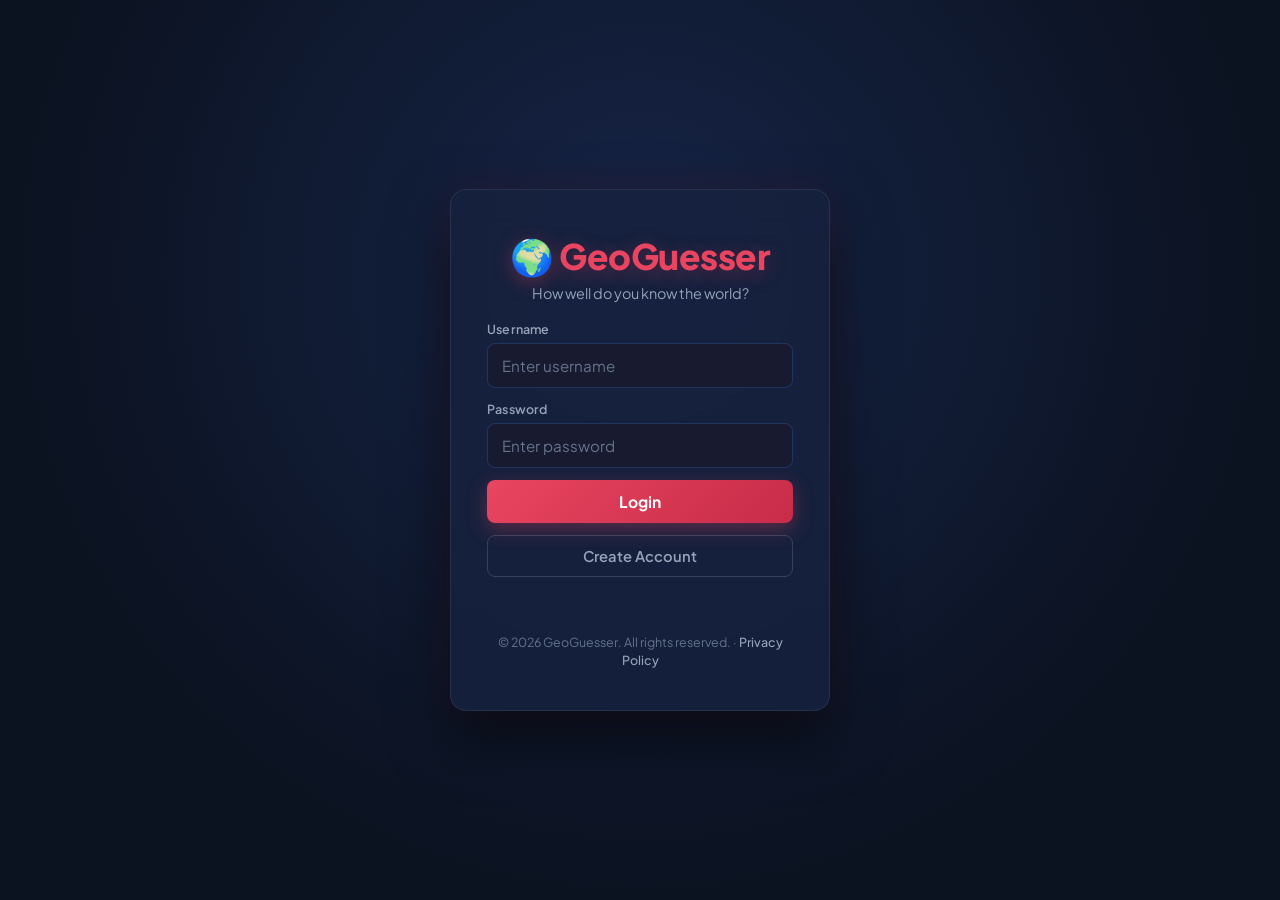
==== commit 5c1f75ad: "feat: complete GeoGuesser quality improvements" ====
--- a/frontend/index.html
+++ b/frontend/index.html
@@ -3,7 +3,26 @@
 <head>
   <meta charset="UTF-8"/>
   <meta name="viewport" content="width=device-width, initial-scale=1.0"/>
-  <title>GeoGuesser</title>
+  <title>GeoGuesser — World Geography Satellite Guessing Game</title>
+  <meta name="description" content="Explore high-resolution satellite imagery, pinpoint mystery locations around the globe, and climb the leaderboard in this modern web geography challenge."/>
+  <meta name="keywords" content="geoguesser, geography game, satellite map, world trivia, map quiz, educational game"/>
+  <meta name="theme-color" content="#0B1220"/>
+
+  <!-- Favicon -->
+  <link rel="icon" type="image/svg+xml" href="favicon.svg"/>
+
+  <!-- Open Graph / Social Sharing -->
+  <meta property="og:type" content="website"/>
+  <meta property="og:title" content="GeoGuesser — World Geography Satellite Guessing Game"/>
+  <meta property="og:description" content="Test your navigation skills with satellite imagery from around the world. Compete in 5 rounds and see your global ranking."/>
+  <meta property="og:image" content="og-image.svg"/>
+  <meta property="og:image:alt" content="GeoGuesser World Map Challenge"/>
+
+  <!-- Twitter Cards -->
+  <meta name="twitter:card" content="summary_large_image"/>
+  <meta name="twitter:title" content="GeoGuesser — Satellite Geography Game"/>
+  <meta name="twitter:description" content="Explore satellite imagery, pinpoint world locations, and compete on the global leaderboard."/>
+  <meta name="twitter:image" content="og-image.svg"/>
 
   <!-- Leaflet for the clickable world map -->
   <link rel="stylesheet" href="https://unpkg.com/leaflet@1.9.4/dist/leaflet.css"/>
@@ -18,100 +37,158 @@
 </head>
 <body>
 
+<!-- Skip Link for Keyboard Navigation Accessibility -->
+<a href="#main-stage" class="skip-link">Skip to game content</a>
+
+<!-- Live Region for Screen Reader Announcements -->
+<div id="game-status-announcer" class="sr-only" aria-live="polite" role="status"></div>
+
+<!-- Toast Notification Container -->
+<div id="toast-container" class="toast-container" aria-live="assertive" role="region" aria-label="Notifications"></div>
+
 <!-- ── AUTH SCREEN ─────────────────────────────────── -->
 <div id="auth-screen" class="screen center">
-  <div class="card">
-    <h1>🌍 GeoGuesser</h1>
-    <p class="sub">How well do you know the world?</p>
-
-    <div id="login-form" class="form-section">
-      <input id="l-user" type="text" placeholder="Username" autocomplete="username"/>
-      <input id="l-pass" type="password" placeholder="Password" autocomplete="current-password"/>
-      <button class="btn-primary" onclick="login()">Login</button>
+  <div class="card auth-card" role="region" aria-label="Authentication Card">
+    <header class="auth-header">
+      <h1 class="auth-title">🌍 GeoGuesser</h1>
+      <p class="sub">How well do you know the world?</p>
+    </header>
+
+    <div id="login-form" class="form-section" role="form" aria-label="Sign In Form">
+      <div class="form-group">
+        <label for="l-user" class="input-label">Username</label>
+        <input id="l-user" type="text" placeholder="Enter username" autocomplete="username" aria-required="true" aria-describedby="l-msg"/>
+      </div>
+      <div class="form-group">
+        <label for="l-pass" class="input-label">Password</label>
+        <input id="l-pass" type="password" placeholder="Enter password" autocomplete="current-password" aria-required="true" aria-describedby="l-msg"/>
+      </div>
+      <button class="btn-primary" id="login-btn" onclick="login()">Login</button>
       <button class="btn-ghost" onclick="showRegister()">Create Account</button>
-      <p class="msg" id="l-msg"></p>
-    </div>
-
-    <div id="register-form" class="form-section" style="display:none">
-      <input id="r-user" type="text" placeholder="Username" autocomplete="username"/>
-      <input id="r-email" type="email" placeholder="Email" autocomplete="email"/>
-      <input id="r-pass" type="password" placeholder="Password" autocomplete="new-password"/>
-      <button class="btn-primary" onclick="register()">Register</button>
+      <p class="msg" id="l-msg" role="status" aria-live="polite"></p>
+      <div id="unverified-login-actions" style="display:none; text-align:center; margin-top:4px;">
+        <button class="btn-ghost btn-sm" onclick="showResendVerification(val('l-user'))" style="width:100%;">
+          ✉️ Resend Verification Email
+        </button>
+      </div>
+    </div>
+
+    <div id="register-form" class="form-section" style="display:none" role="form" aria-label="Create Account Form">
+      <div class="form-group">
+        <label for="r-user" class="input-label">Username</label>
+        <input id="r-user" type="text" placeholder="3-30 characters" autocomplete="username" aria-required="true" aria-describedby="r-msg"/>
+      </div>
+      <div class="form-group">
+        <label for="r-email" class="input-label">Email Address</label>
+        <input id="r-email" type="email" placeholder="name@example.com" autocomplete="email" aria-required="true" aria-describedby="r-msg"/>
+      </div>
+      <div class="form-group">
+        <label for="r-pass" class="input-label">Password</label>
+        <input id="r-pass" type="password" placeholder="Minimum 6 characters" autocomplete="new-password" aria-required="true" aria-describedby="r-msg"/>
+      </div>
+      <button class="btn-primary" id="register-btn" onclick="register()">Create Account</button>
       <button class="btn-ghost" onclick="showLogin()">← Back to Login</button>
-      <p class="msg" id="r-msg"></p>
-    </div>
+      <p class="msg" id="r-msg" role="status" aria-live="polite"></p>
+    </div>
+
+    <div id="verify-status-section" class="form-section" style="display:none; text-align:center;" role="region" aria-live="polite" aria-label="Email Verification Status">
+      <div id="verify-icon" style="font-size:2.5rem; margin-bottom:8px;" aria-hidden="true">⏳</div>
+      <h3 id="verify-title" style="margin:0 0 8px; font-size:1.15rem; color:#fff;">Verifying Email...</h3>
+      <p id="verify-desc" style="font-size:0.88rem; color:var(--text-secondary); margin:0 0 16px; line-height:1.4;"></p>
+      <div id="verify-actions" style="display:flex; flex-direction:column; gap:10px;">
+        <button class="btn-primary" id="verify-action-btn" onclick="showLogin()" style="display:none;">Continue to Login</button>
+        <button class="btn-ghost" id="verify-resend-btn" onclick="showResendVerification()" style="display:none;">Request New Verification Link</button>
+      </div>
+    </div>
+
+    <div id="resend-form" class="form-section" style="display:none" role="form" aria-label="Resend Verification Form">
+      <h3 style="margin:0 0 4px; font-size:1.1rem; color:#fff; text-align:center;">Resend Verification Link</h3>
+      <p class="sub" style="margin-bottom:8px;">Enter your registered email or username</p>
+      <div class="form-group">
+        <label for="resend-input" class="input-label">Email or Username</label>
+        <input id="resend-input" type="text" placeholder="name@example.com or username" autocomplete="username" aria-required="true" aria-describedby="resend-msg"/>
+      </div>
+      <button class="btn-primary" id="resend-submit-btn" onclick="resendVerification()">Send Verification Email</button>
+      <button class="btn-ghost" onclick="showLogin()">← Back to Login</button>
+      <p class="msg" id="resend-msg" role="status" aria-live="polite"></p>
+    </div>
+
+    <footer class="auth-footer" role="contentinfo">
+      <p>&copy; 2026 GeoGuesser. All rights reserved. · <a href="privacy.html" class="footer-link">Privacy Policy</a></p>
+    </footer>
   </div>
 </div>
 
 <!-- ── GAME SCREEN ─────────────────────────────────── -->
 <div id="game-screen" class="screen" style="display:none; flex-direction:column;">
 
-  <nav>
-    <span class="brand">🌍 GeoGuesser</span>
-    <div class="nav-center">
-      <span class="timer-badge">⏱ <span id="timer">0s</span></span>
-      <span class="round-badge">Round <span id="round-num">1</span> / 5</span>
-      <span class="score-badge">Score: <span id="running-score">0</span></span>
-    </div>
-    <div class="nav-actions">
-      <button class="btn-sm" onclick="showHistory()">📜 History</button>
-      <button class="btn-sm" onclick="showLeaderboard()">🏆 Leaderboard</button>
-      <button class="btn-sm btn-logout" onclick="logout()">Logout</button>
+  <nav role="navigation" aria-label="Game navigation">
+    <a href="#" class="brand brand-link" onclick="handleBrandClick(event)" aria-label="GeoGuesser Home">🌍 GeoGuesser</a>
+    <div class="nav-center" role="region" aria-label="Game progress summary">
+      <span class="timer-badge" title="Time elapsed in current round">⏱ <span id="timer">0s</span></span>
+      <span class="round-badge" title="Current round out of five">Round <span id="round-num">1</span> / 5</span>
+      <span class="score-badge" title="Accumulated score across all rounds">Score: <span id="running-score">0</span></span>
+    </div>
+    <div class="nav-actions" role="toolbar" aria-label="Navigation actions">
+      <button class="btn-sm" onclick="showHistory()" title="View your past game history" aria-label="Game history">📜 <span class="nav-btn-text">History</span></button>
+      <button class="btn-sm" onclick="showLeaderboard()" title="View global rankings" aria-label="Global leaderboard">🏆 <span class="nav-btn-text">Leaderboard</span></button>
+      <button class="btn-sm btn-logout" onclick="logout()" title="Log out of session" aria-label="Log out">🚪 <span class="nav-btn-text">Logout</span></button>
     </div>
   </nav>
 
-  <div class="game-body">
+  <main id="main-stage" class="game-body" role="main">
 
     <div class="game-stage">
-        <div class="image-panel">
-            <div id="img-loader" class="loader-overlay">
-                <div class="spinner"></div>
+        <div class="image-panel" role="region" aria-label="Satellite Imagery Display">
+            <div id="img-loader" class="loader-overlay" role="status" aria-live="polite">
+                <div class="spinner" aria-hidden="true"></div>
                 <span>Loading location...</span>
             </div>
-            <img id="location-img" src="" alt="Guess this location" style="display:none"/>
-
-            <div id="result-ribbon" style="display:none">
+            <img id="location-img" src="" alt="High-resolution satellite view of mystery location" style="display:none"/>
+            <div class="satellite-attribution">&copy; Mapbox &copy; OpenStreetMap</div>
+
+            <div id="result-ribbon" style="display:none" role="region" aria-live="polite" aria-label="Round Result Summary">
                 <span id="result-label"></span>
-                <span class="ribbon-sep">·</span>
+                <span class="ribbon-sep" aria-hidden="true">·</span>
                 <b id="result-place"></b>
-                <span class="ribbon-sep">·</span>
+                <span class="ribbon-sep" aria-hidden="true">·</span>
                 <span class="ribbon-dist">📏 <b id="result-dist"></b></span>
-                <span class="ribbon-sep">·</span>
+                <span class="ribbon-sep" aria-hidden="true">·</span>
                 <span class="ribbon-score">⭐ <b id="result-score"></b></span>
             </div>
 
             <!-- Floating Minimap -->
-            <div id="floating-map" class="floating-map" aria-label="World Minimap">
+            <div id="floating-map" class="floating-map" role="region" aria-label="World Minimap. Click to place your guess marker.">
                 <div class="map-toolbar">
-                    <span class="map-title"><span class="map-icon">🗺️</span> World Map</span>
+                    <span class="map-title"><span class="map-icon" aria-hidden="true">🗺️</span> World Map</span>
                     <button type="button" id="map-expand-btn" class="map-toggle-btn" title="Toggle map size" aria-label="Toggle map size">
-                        <svg class="icon-expand" viewBox="0 0 24 24" width="14" height="14" fill="none" stroke="currentColor" stroke-width="2.5"><polyline points="15 3 21 3 21 9"></polyline><polyline points="9 21 3 21 3 15"></polyline><line x1="21" y1="3" x2="14" y2="10"></line><line x1="3" y1="21" x2="10" y2="14"></line></svg>
-                        <svg class="icon-collapse" viewBox="0 0 24 24" width="14" height="14" fill="none" stroke="currentColor" stroke-width="2.5"><polyline points="4 14 10 14 10 20"></polyline><polyline points="20 10 14 10 14 4"></polyline><line x1="14" y1="10" x2="21" y2="3"></line><line x1="10" y1="14" x2="3" y2="21"></line></svg>
+                        <svg class="icon-expand" viewBox="0 0 24 24" width="14" height="14" fill="none" stroke="currentColor" stroke-width="2.5" aria-hidden="true"><polyline points="15 3 21 3 21 9"></polyline><polyline points="9 21 3 21 3 15"></polyline><line x1="21" y1="3" x2="14" y2="10"></line><line x1="3" y1="21" x2="10" y2="14"></line></svg>
+                        <svg class="icon-collapse" viewBox="0 0 24 24" width="14" height="14" fill="none" stroke="currentColor" stroke-width="2.5" aria-hidden="true"><polyline points="4 14 10 14 10 20"></polyline><polyline points="20 10 14 10 14 4"></polyline><line x1="14" y1="10" x2="21" y2="3"></line><line x1="10" y1="14" x2="3" y2="21"></line></svg>
                     </button>
                 </div>
-                <div id="world-map"></div>
+                <div id="world-map" tabindex="0" role="application" aria-label="Interactive leaflet world map"></div>
             </div>
         </div>
     </div><!-- end game-stage -->
 
-    <div class="action-bar">
-        <div id="pin-hint" class="hint-badge">📍 Click on the map to place your guess</div>
+    <div class="action-bar" role="toolbar" aria-label="Guess controls">
+        <div id="pin-hint" class="hint-badge" role="status" aria-live="polite">📍 Click on the map to place your guess</div>
         <div class="action-buttons">
-            <button class="btn-primary guess-btn" id="guess-btn" onclick="submitGuess()" disabled>
+            <button class="btn-primary guess-btn" id="guess-btn" onclick="submitGuess()" disabled aria-label="Submit your location guess">
                 Submit Guess
             </button>
-            <button class="btn-ghost next-btn" id="next-btn" onclick="nextRound()" style="display:none">
+            <button class="btn-ghost next-btn" id="next-btn" onclick="nextRound()" style="display:none" aria-label="Advance to next location round">
                 Next Location →
             </button>
         </div>
     </div>
 
-  </div>
-
-  <div id="final-overlay" style="display:none">
+  </main>
+
+  <div id="final-overlay" style="display:none" role="dialog" aria-modal="true" aria-labelledby="final-title">
     <div class="final-card">
-      <div class="final-emoji">🎉</div>
-      <h2>Game Over!</h2>
+      <div class="final-emoji" aria-hidden="true">🎉</div>
+      <h2 id="final-title">Game Over!</h2>
       <div class="final-score"><span id="final-score-val">0</span> / 25,000</div>
       <div id="final-grade"></div>
       <button class="btn-primary" style="width:200px" onclick="startGame()">Play Again</button>
@@ -122,19 +199,34 @@
 
 <!-- ── LEADERBOARD ──────────────────────────────────── -->
 <div id="lb-screen" class="screen center" style="display:none">
-  <div class="card" style="width:620px">
+  <div class="card lb-card" role="region" aria-label="Global Leaderboard">
     <h2>🏆 Global Leaderboard</h2>
-    <table id="lb-table">
-      <thead><tr><th>#</th><th>Player</th><th>Total Score</th><th>Best</th><th>Games</th></tr></thead>
-      <tbody id="lb-body"></tbody>
-    </table>
-    <button class="btn-ghost" style="margin-top:20px" onclick="showGame()">← Back</button>
+    <div class="table-responsive">
+      <table id="lb-table" aria-label="Player rankings">
+        <thead>
+          <tr>
+            <th scope="col">#</th>
+            <th scope="col">Player</th>
+            <th scope="col">Total Score</th>
+            <th scope="col">Best</th>
+            <th scope="col">Games</th>
+          </tr>
+        </thead>
+        <tbody id="lb-body"></tbody>
+      </table>
+    </div>
+    <div class="card-actions">
+      <button class="btn-ghost" onclick="showGame()" aria-label="Return to game">← Back to Game</button>
+    </div>
+    <footer class="card-footer" role="contentinfo">
+      <p>&copy; 2026 GeoGuesser. All rights reserved. · <a href="privacy.html" class="footer-link">Privacy Policy</a></p>
+    </footer>
   </div>
 </div>
 
 <!-- ── GAME HISTORY ─────────────────────────────────── -->
 <div id="history-screen" class="screen center" style="display:none">
-  <div class="card history-card">
+  <div class="card history-card" role="region" aria-label="Recent Game History">
 
     <div class="history-header">
       <div>
@@ -143,16 +235,16 @@
       </div>
     </div>
 
-    <div class="history-table-wrapper">
-      <table id="history-table">
+    <div class="history-table-wrapper table-responsive" tabindex="0" role="region" aria-label="Game history table, scroll horizontally for more details">
+      <table id="history-table" aria-label="Recent game records">
         <thead>
           <tr>
-            <th>#</th>
-            <th>Location</th>
-            <th>Score</th>
-            <th>Distance</th>
-            <th>Time</th>
-            <th>Played At</th>
+            <th scope="col">#</th>
+            <th scope="col">Location</th>
+            <th scope="col">Score</th>
+            <th scope="col">Distance</th>
+            <th scope="col">Time</th>
+            <th scope="col">Played At</th>
           </tr>
         </thead>
 
@@ -166,9 +258,15 @@
       </table>
     </div>
 
-    <button class="btn-ghost" style="margin-top:20px" onclick="showGame()">
-      ← Back to Game
-    </button>
+    <div class="card-actions">
+      <button class="btn-ghost" onclick="showGame()" aria-label="Return to game">
+        ← Back to Game
+      </button>
+    </div>
+
+    <footer class="card-footer" role="contentinfo">
+      <p>&copy; 2026 GeoGuesser. All rights reserved. · <a href="privacy.html" class="footer-link">Privacy Policy</a></p>
+    </footer>
 
   </div>
 </div>
--- a/frontend/style.css
+++ b/frontend/style.css
@@ -61,6 +61,110 @@
 }
 ::-webkit-scrollbar-thumb:hover {
   background: rgba(59, 130, 246, 0.6);
+}
+
+/* ── ACCESSIBILITY UTILITIES ── */
+.sr-only {
+  position: absolute;
+  width: 1px;
+  height: 1px;
+  padding: 0;
+  margin: -1px;
+  overflow: hidden;
+  clip: rect(0, 0, 0, 0);
+  white-space: nowrap;
+  border-width: 0;
+}
+
+.skip-link {
+  position: absolute;
+  top: -80px;
+  left: 16px;
+  background: var(--accent-crimson);
+  color: #fff;
+  padding: 10px 18px;
+  border-radius: var(--radius-sm);
+  font-weight: 700;
+  font-size: 0.9rem;
+  z-index: 10000;
+  text-decoration: none;
+  box-shadow: 0 4px 16px rgba(0, 0, 0, 0.4);
+  transition: top 0.2s cubic-bezier(0.16, 1, 0.3, 1);
+}
+.skip-link:focus {
+  top: 16px;
+  outline: 3px solid #fff;
+  outline-offset: 2px;
+}
+
+/* ── FOCUS VISIBLE ── */
+:focus-visible {
+  outline: 2px solid var(--accent-blue);
+  outline-offset: 2px;
+}
+input:focus-visible {
+  outline: none;
+  border-color: var(--accent-crimson);
+  box-shadow: 0 0 0 3px rgba(233, 69, 96, 0.35);
+}
+button:focus-visible,
+a:focus-visible {
+  outline: 2px solid #60a5fa;
+  outline-offset: 3px;
+  box-shadow: 0 0 0 4px rgba(96, 165, 250, 0.35);
+}
+
+/* ── TOAST NOTIFICATIONS ── */
+.toast-container {
+  position: fixed;
+  top: 20px;
+  right: 20px;
+  z-index: 9999;
+  display: flex;
+  flex-direction: column;
+  gap: 10px;
+  max-width: min(400px, 92vw);
+  pointer-events: none;
+}
+.toast {
+  pointer-events: auto;
+  display: flex;
+  align-items: center;
+  gap: 12px;
+  padding: 12px 18px;
+  background: rgba(15, 23, 42, 0.96);
+  backdrop-filter: blur(14px);
+  -webkit-backdrop-filter: blur(14px);
+  border: 1px solid var(--border-subtle);
+  border-radius: var(--radius-md);
+  color: #fff;
+  font-size: 0.9rem;
+  font-weight: 500;
+  line-height: 1.4;
+  box-shadow: 0 16px 36px rgba(0, 0, 0, 0.55);
+  animation: toastSlideIn 0.35s cubic-bezier(0.16, 1, 0.3, 1);
+  cursor: pointer;
+  transition: opacity 0.2s ease, transform 0.2s ease;
+}
+.toast.toast-error {
+  border-left: 4px solid var(--accent-crimson);
+}
+.toast.toast-success {
+  border-left: 4px solid var(--accent-green);
+}
+.toast.toast-info {
+  border-left: 4px solid var(--accent-blue);
+}
+.toast-icon {
+  font-size: 1.25rem;
+  flex-shrink: 0;
+}
+.toast-body {
+  flex: 1;
+}
+@keyframes toastSlideIn {
+  from { opacity: 0; transform: translateY(-16px) scale(0.96); }
+  to { opacity: 1; transform: translateY(0) scale(1); }
 }
 
 /* ── SCREENS ── */
@@ -123,6 +227,36 @@
   display: flex;
   flex-direction: column;
   gap: 12px;
+}
+.form-group {
+  display: flex;
+  flex-direction: column;
+  gap: 4px;
+  text-align: left;
+}
+.input-label {
+  font-size: 0.78rem;
+  font-weight: 600;
+  color: var(--text-secondary);
+  letter-spacing: 0.2px;
+}
+
+/* ── FOOTERS ── */
+.auth-footer, .card-footer {
+  margin-top: 8px;
+  text-align: center;
+  font-size: 0.78rem;
+  color: var(--text-muted);
+}
+.footer-link {
+  color: var(--text-secondary);
+  text-decoration: none;
+  font-weight: 500;
+  transition: color 0.2s ease;
+}
+.footer-link:hover {
+  color: #fff;
+  text-decoration: underline;
 }
 
 /* ── INPUTS ── */
@@ -257,6 +391,15 @@
   align-items: center;
   gap: 6px;
 }
+.brand-link {
+  text-decoration: none;
+  cursor: pointer;
+  transition: opacity 0.2s ease, transform 0.2s ease;
+}
+.brand-link:hover {
+  opacity: 0.92;
+  transform: scale(1.02);
+}
 .nav-center {
   display: flex;
   gap: 12px;
@@ -330,6 +473,22 @@
   height: 100%;
   object-fit: cover;
   display: block;
+  image-rendering: -webkit-optimize-contrast;
+}
+
+.satellite-attribution {
+  position: absolute;
+  bottom: 10px;
+  left: 12px;
+  font-size: 0.68rem;
+  color: rgba(255, 255, 255, 0.4);
+  background: rgba(13, 19, 31, 0.55);
+  backdrop-filter: blur(4px);
+  padding: 2px 7px;
+  border-radius: 4px;
+  pointer-events: none;
+  z-index: 5;
+  user-select: none;
 }
 
 .loader-overlay {
@@ -466,10 +625,11 @@
     0 10px 32px rgba(0, 0, 0, 0.55),
     0 0 36px rgba(59, 130, 246, 0.12);
   transition:
-    width 0.32s cubic-bezier(0.2, 0.8, 0.2, 1),
-    height 0.32s cubic-bezier(0.2, 0.8, 0.2, 1),
-    box-shadow 0.32s ease,
-    border-color 0.32s ease;
+    width 0.3s cubic-bezier(0.16, 1, 0.3, 1),
+    height 0.3s cubic-bezier(0.16, 1, 0.3, 1),
+    box-shadow 0.3s ease,
+    border-color 0.3s ease;
+  will-change: width, height;
   z-index: 500;
   display: flex;
   flex-direction: column;
@@ -477,8 +637,8 @@
 
 .floating-map.hovered,
 .floating-map.expanded {
-  width: min(700px, 85vw);
-  height: min(500px, 70vh);
+  width: min(720px, 80vw);
+  height: min(480px, 68vh);
   border-color: rgba(59, 130, 246, 0.65);
   box-shadow:
     0 0 0 1px rgba(59, 130, 246, 0.5),
@@ -703,6 +863,9 @@
   align-items: center;
   gap: 16px;
   flex-shrink: 0;
+  height: 48px;
+  min-height: 48px;
+  box-sizing: border-box;
 }
 
 .hint-badge {
@@ -711,7 +874,7 @@
   -webkit-backdrop-filter: blur(8px);
   border: 1px solid var(--border-blue);
   color: var(--text-secondary);
-  padding: 10px 18px;
+  padding: 0 18px;
   border-radius: var(--radius-pill);
   font-size: 0.9rem;
   font-weight: 500;
@@ -719,18 +882,32 @@
   display: inline-flex;
   align-items: center;
   gap: 6px;
+  height: 42px;
+  box-sizing: border-box;
+  white-space: nowrap;
+  overflow: hidden;
+  text-overflow: ellipsis;
+  max-width: 440px;
 }
 
 .action-buttons {
   display: flex;
+  align-items: center;
   gap: 12px;
+  height: 44px;
+  min-width: 170px;
 }
 
 .guess-btn,
 .next-btn {
   min-width: 170px;
-  padding: 12px 20px;
+  height: 44px;
+  padding: 0 20px;
   font-size: 0.95rem;
+  box-sizing: border-box;
+  display: inline-flex;
+  align-items: center;
+  justify-content: center;
 }
 
 .next-btn {
@@ -854,6 +1031,25 @@
   font-weight: 600;
 }
 
+.table-responsive {
+  width: 100%;
+  overflow-x: auto;
+  -webkit-overflow-scrolling: touch;
+  border-radius: var(--radius-sm);
+}
+
+.lb-card {
+  width: min(640px, 94vw);
+  max-height: 88vh;
+  overflow-y: auto;
+}
+
+.card-actions {
+  display: flex;
+  justify-content: center;
+  margin-top: 16px;
+}
+
 .history-card {
   width: min(1000px, 94vw);
   max-height: 86vh;
@@ -868,9 +1064,12 @@
 .history-table-wrapper {
   width: 100%;
   overflow-x: auto;
+  border: 1px solid var(--border-subtle);
+  border-radius: var(--radius-sm);
+  background: rgba(11, 18, 32, 0.4);
 }
 #history-table {
-  min-width: 800px;
+  min-width: 620px;
 }
 .history-country {
   color: var(--text-muted);
@@ -913,14 +1112,14 @@
   .floating-map {
     right: 12px;
     bottom: 12px;
-    width: min(300px, 70vw);
+    width: min(300px, 68vw);
     height: 190px;
   }
 
   .floating-map.hovered,
   .floating-map.expanded {
     width: calc(100% - 24px);
-    height: min(440px, 65vh);
+    height: min(400px, 55vh);
     right: 12px;
     bottom: 12px;
   }
@@ -931,14 +1130,13 @@
 
   .hint-badge {
     font-size: 0.82rem;
-    padding: 8px 14px;
+    padding: 0 14px;
     text-align: center;
   }
 
   .guess-btn,
   .next-btn {
     min-width: 140px;
-    padding: 10px 16px;
     font-size: 0.9rem;
   }
 
@@ -956,31 +1154,181 @@
     display: flex;
     flex-wrap: wrap;
     justify-content: center;
+    gap: 6px;
   }
 
   .action-bar {
+    height: auto;
+    min-height: 86px;
     flex-direction: column;
     align-items: stretch;
+    justify-content: center;
+    gap: 8px;
+    flex-shrink: 0;
+  }
+
+  .hint-badge {
+    height: 36px;
+    width: 100%;
+    justify-content: center;
+    max-width: none;
+    font-size: 0.82rem;
+    padding: 0 12px;
   }
 
   .action-buttons {
     width: 100%;
+    height: 44px;
     display: flex;
+    min-width: unset;
   }
 
   .guess-btn,
   .next-btn {
     width: 100%;
+    height: 44px;
+    min-width: unset;
   }
 
   .floating-map {
-    width: min(240px, 62vw);
-    height: 160px;
+    width: min(220px, 55vw);
+    height: 140px;
+    right: 10px;
+    bottom: 10px;
   }
 
   .floating-map.hovered,
   .floating-map.expanded {
-    width: calc(100% - 24px);
-    height: min(380px, 60vh);
+    width: calc(100% - 20px);
+    height: min(300px, 45vh);
+    right: 10px;
+    bottom: 10px;
+  }
+}
+
+@media (max-width: 480px) {
+  nav {
+    padding: 0 10px;
+    gap: 6px;
+  }
+  .brand {
+    font-size: 1rem;
+    gap: 4px;
+  }
+  .nav-btn-text {
+    display: none;
+  }
+  .btn-sm {
+    padding: 6px 8px;
+    font-size: 0.85rem;
+  }
+  .nav-actions {
+    gap: 4px;
+  }
+  .timer-badge,
+  .round-badge,
+  .score-badge {
+    padding: 3px 8px;
+    font-size: 0.72rem;
+  }
+
+  .card {
+    padding: 24px 18px;
+    border-radius: var(--radius-md);
+  }
+  .card h1 {
+    font-size: 1.8rem;
+  }
+  .card h2 {
+    font-size: 1.3rem;
+  }
+
+  .map-toggle-btn {
+    min-width: 44px;
+    min-height: 44px;
+    padding: 10px;
+  }
+
+  #result-ribbon {
+    font-size: 0.76rem;
+    padding: 6px 10px;
+    gap: 6px;
+  }
+  .ribbon-sep {
+    opacity: 0.4;
+  }
+}
+
+@media (max-width: 360px) {
+  .brand {
+    font-size: 0.92rem;
+  }
+  .nav-center {
+    gap: 4px;
+  }
+  .card {
+    padding: 20px 14px;
+  }
+}
+
+/* Landscape mobile orientation */
+@media (max-height: 520px) and (orientation: landscape) {
+  nav {
+    height: 44px;
+    padding: 0 12px;
+  }
+  .game-body {
+    height: calc(100vh - 44px);
+    padding: 6px 12px;
+    gap: 6px;
+  }
+  .floating-map {
+    height: 120px;
+    width: 200px;
+  }
+  .floating-map.hovered,
+  .floating-map.expanded {
+    height: 80vh;
+    width: 50vw;
+  }
+  .action-bar {
+    min-height: 40px;
+    height: 40px;
+    flex-direction: row;
+  }
+  .hint-badge {
+    height: 36px;
+  }
+  .guess-btn,
+  .next-btn {
+    height: 36px;
+  }
+}
+
+@media (prefers-reduced-motion: reduce) {
+  *,
+  *::before,
+  *::after {
+    animation-duration: 0.01ms !important;
+    animation-iteration-count: 1 !important;
+    transition-duration: 0.01ms !important;
+    scroll-behavior: auto !important;
+  }
+
+  .floating-map,
+  .floating-map.hovered,
+  .floating-map.expanded {
+    transition: none !important;
+  }
+
+  #result-ribbon {
+    animation: none !important;
+  }
+
+  .map-toggle-btn,
+  .guess-btn,
+  .next-btn {
+    transition: none !important;
+    transform: none !important;
   }
 }
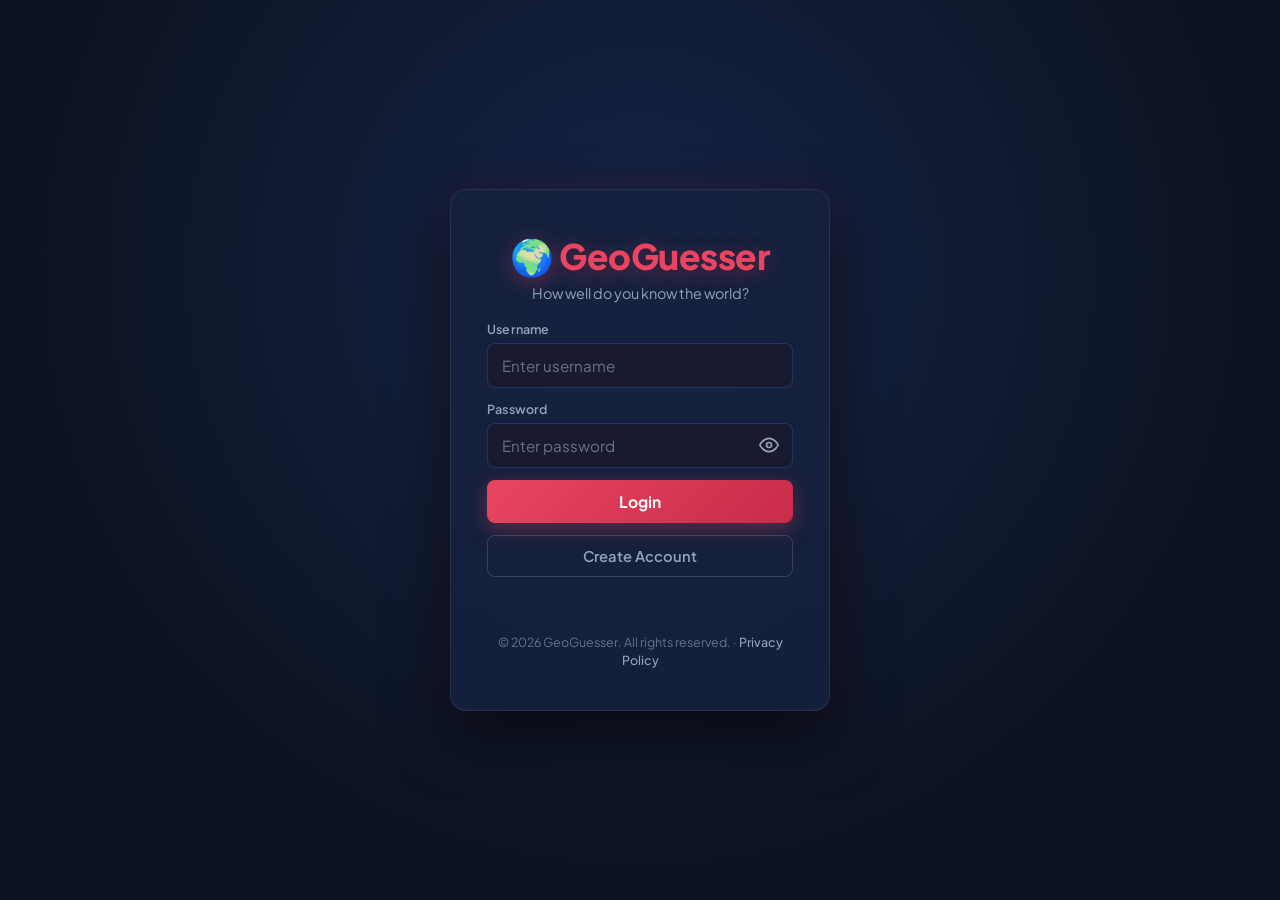
==== commit fa145815: "fix: stabilize gameplay map and add password visibility toggles" ====
--- a/frontend/index.html
+++ b/frontend/index.html
@@ -61,7 +61,19 @@
       </div>
       <div class="form-group">
         <label for="l-pass" class="input-label">Password</label>
-        <input id="l-pass" type="password" placeholder="Enter password" autocomplete="current-password" aria-required="true" aria-describedby="l-msg"/>
+        <div class="password-input-wrapper">
+          <input id="l-pass" type="password" placeholder="Enter password" autocomplete="current-password" aria-required="true" aria-describedby="l-msg"/>
+          <button type="button" id="l-pass-toggle" class="password-toggle-btn" aria-label="Show password" aria-controls="l-pass" aria-pressed="false" onclick="togglePasswordVisibility('l-pass', this)" title="Show password">
+            <svg class="eye-icon eye-show" viewBox="0 0 24 24" width="20" height="20" fill="none" stroke="currentColor" stroke-width="2" stroke-linecap="round" stroke-linejoin="round" aria-hidden="true">
+              <path d="M1 12s4-8 11-8 11 8 11 8-4 8-11 8-11-8-11-8z"></path>
+              <circle cx="12" cy="12" r="3"></circle>
+            </svg>
+            <svg class="eye-icon eye-hide" viewBox="0 0 24 24" width="20" height="20" fill="none" stroke="currentColor" stroke-width="2" stroke-linecap="round" stroke-linejoin="round" aria-hidden="true" style="display:none;">
+              <path d="M17.94 17.94A10.07 10.07 0 0 1 12 20c-7 0-11-8-11-8a18.45 18.45 0 0 1 5.06-5.94M9.9 4.24A9.12 9.12 0 0 1 12 4c7 0 11 8 11 8a18.5 18.5 0 0 1-2.16 3.19m-6.72-1.07a3 3 0 1 1-4.24-4.24"></path>
+              <line x1="1" y1="1" x2="23" y2="23"></line>
+            </svg>
+          </button>
+        </div>
       </div>
       <button class="btn-primary" id="login-btn" onclick="login()">Login</button>
       <button class="btn-ghost" onclick="showRegister()">Create Account</button>
@@ -84,7 +96,19 @@
       </div>
       <div class="form-group">
         <label for="r-pass" class="input-label">Password</label>
-        <input id="r-pass" type="password" placeholder="Minimum 6 characters" autocomplete="new-password" aria-required="true" aria-describedby="r-msg"/>
+        <div class="password-input-wrapper">
+          <input id="r-pass" type="password" placeholder="Minimum 6 characters" autocomplete="new-password" aria-required="true" aria-describedby="r-msg"/>
+          <button type="button" id="r-pass-toggle" class="password-toggle-btn" aria-label="Show password" aria-controls="r-pass" aria-pressed="false" onclick="togglePasswordVisibility('r-pass', this)" title="Show password">
+            <svg class="eye-icon eye-show" viewBox="0 0 24 24" width="20" height="20" fill="none" stroke="currentColor" stroke-width="2" stroke-linecap="round" stroke-linejoin="round" aria-hidden="true">
+              <path d="M1 12s4-8 11-8 11 8 11 8-4 8-11 8-11-8-11-8z"></path>
+              <circle cx="12" cy="12" r="3"></circle>
+            </svg>
+            <svg class="eye-icon eye-hide" viewBox="0 0 24 24" width="20" height="20" fill="none" stroke="currentColor" stroke-width="2" stroke-linecap="round" stroke-linejoin="round" aria-hidden="true" style="display:none;">
+              <path d="M17.94 17.94A10.07 10.07 0 0 1 12 20c-7 0-11-8-11-8a18.45 18.45 0 0 1 5.06-5.94M9.9 4.24A9.12 9.12 0 0 1 12 4c7 0 11 8 11 8a18.5 18.5 0 0 1-2.16 3.19m-6.72-1.07a3 3 0 1 1-4.24-4.24"></path>
+              <line x1="1" y1="1" x2="23" y2="23"></line>
+            </svg>
+          </button>
+        </div>
       </div>
       <button class="btn-primary" id="register-btn" onclick="register()">Create Account</button>
       <button class="btn-ghost" onclick="showLogin()">← Back to Login</button>
--- a/frontend/style.css
+++ b/frontend/style.css
@@ -279,6 +279,49 @@
   border-color: var(--accent-crimson);
   box-shadow: 0 0 0 3px rgba(233, 69, 96, 0.25);
   background: rgba(26, 26, 46, 0.95);
+}
+
+/* ── PASSWORD TOGGLE ── */
+.password-input-wrapper {
+  position: relative;
+  width: 100%;
+  display: flex;
+  align-items: center;
+}
+.password-input-wrapper input {
+  padding-right: 44px;
+}
+.password-toggle-btn {
+  position: absolute;
+  right: 8px;
+  top: 50%;
+  transform: translateY(-50%);
+  width: 32px;
+  height: 32px;
+  background: transparent;
+  border: none;
+  border-radius: var(--radius-sm);
+  color: var(--text-secondary);
+  cursor: pointer;
+  display: inline-flex;
+  align-items: center;
+  justify-content: center;
+  padding: 0;
+  transition: color 0.18s ease, background 0.18s ease;
+  z-index: 2;
+}
+.password-toggle-btn:hover {
+  color: var(--text-primary);
+  background: rgba(255, 255, 255, 0.08);
+}
+.password-toggle-btn:focus-visible {
+  outline: 2px solid var(--accent-blue);
+  outline-offset: 1px;
+  color: var(--text-primary);
+}
+.password-toggle-btn svg {
+  display: block;
+  pointer-events: none;
 }
 
 /* ── BUTTONS ── */
